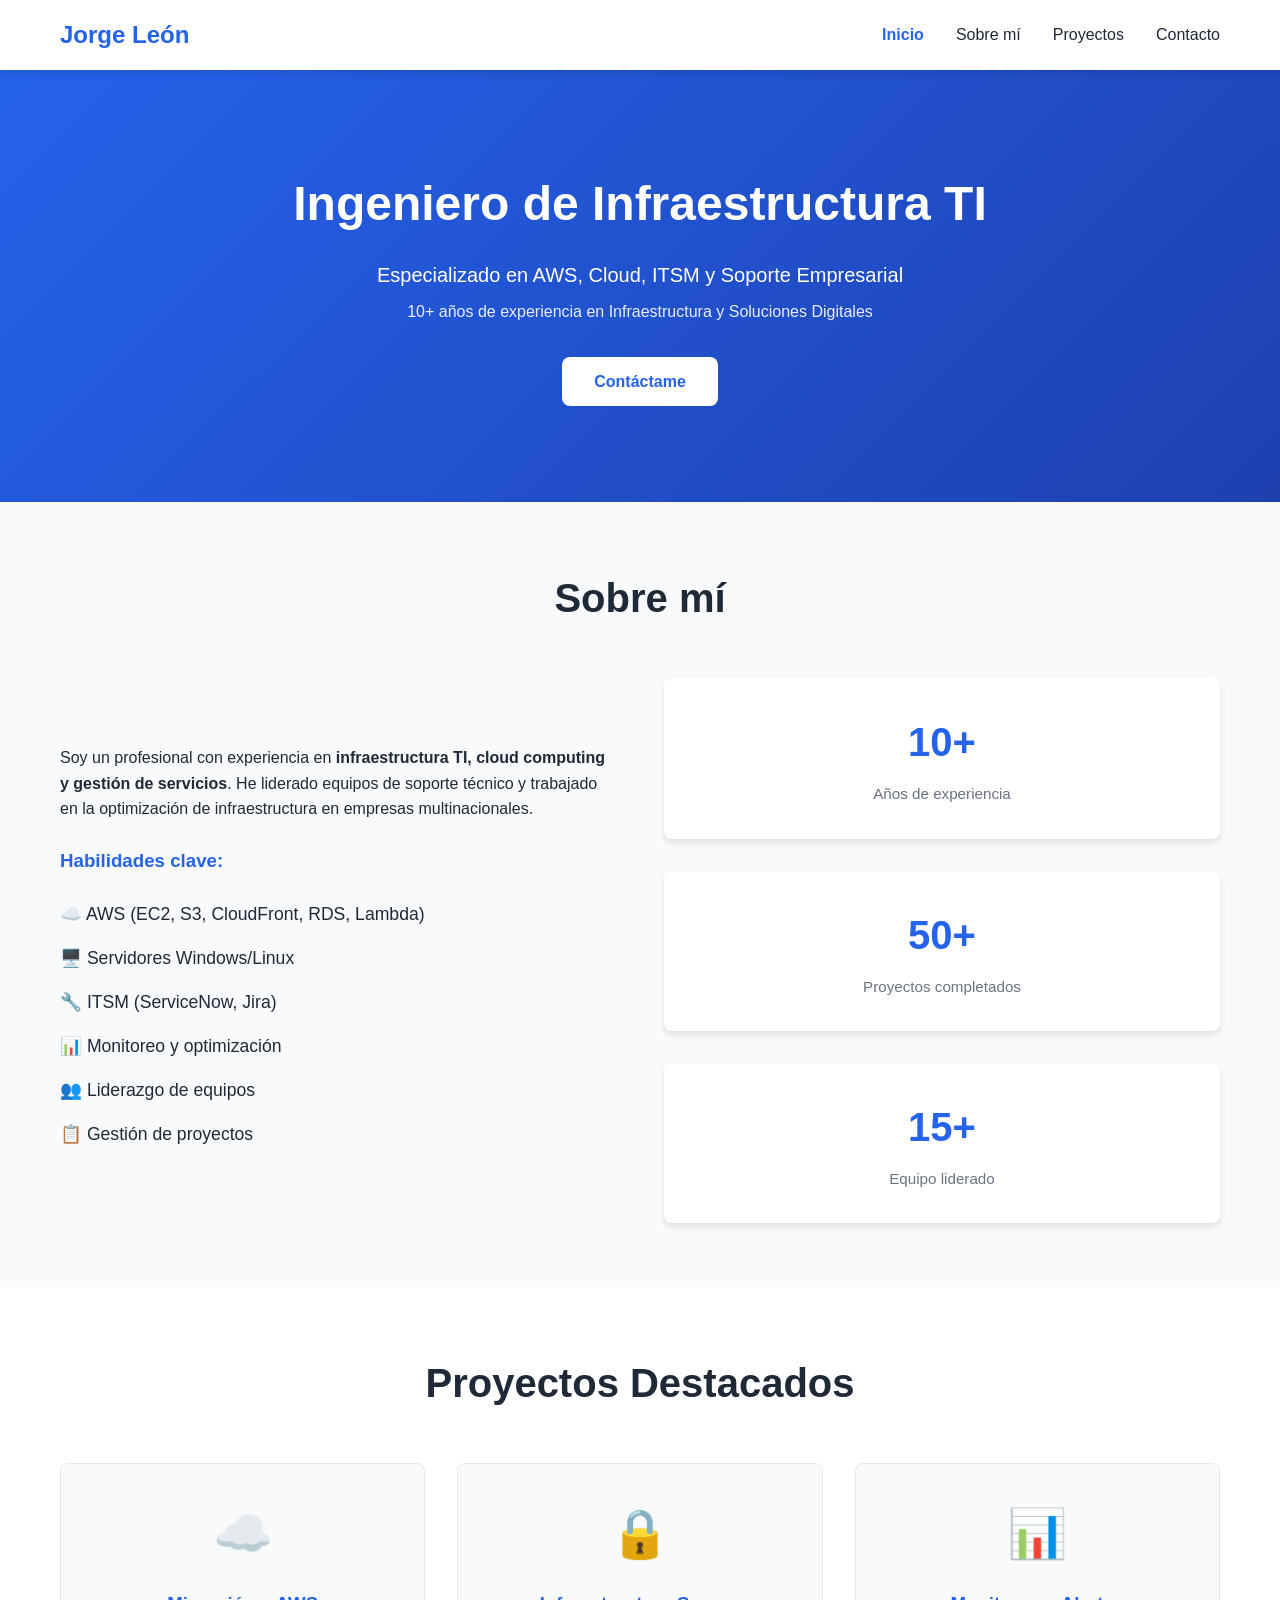
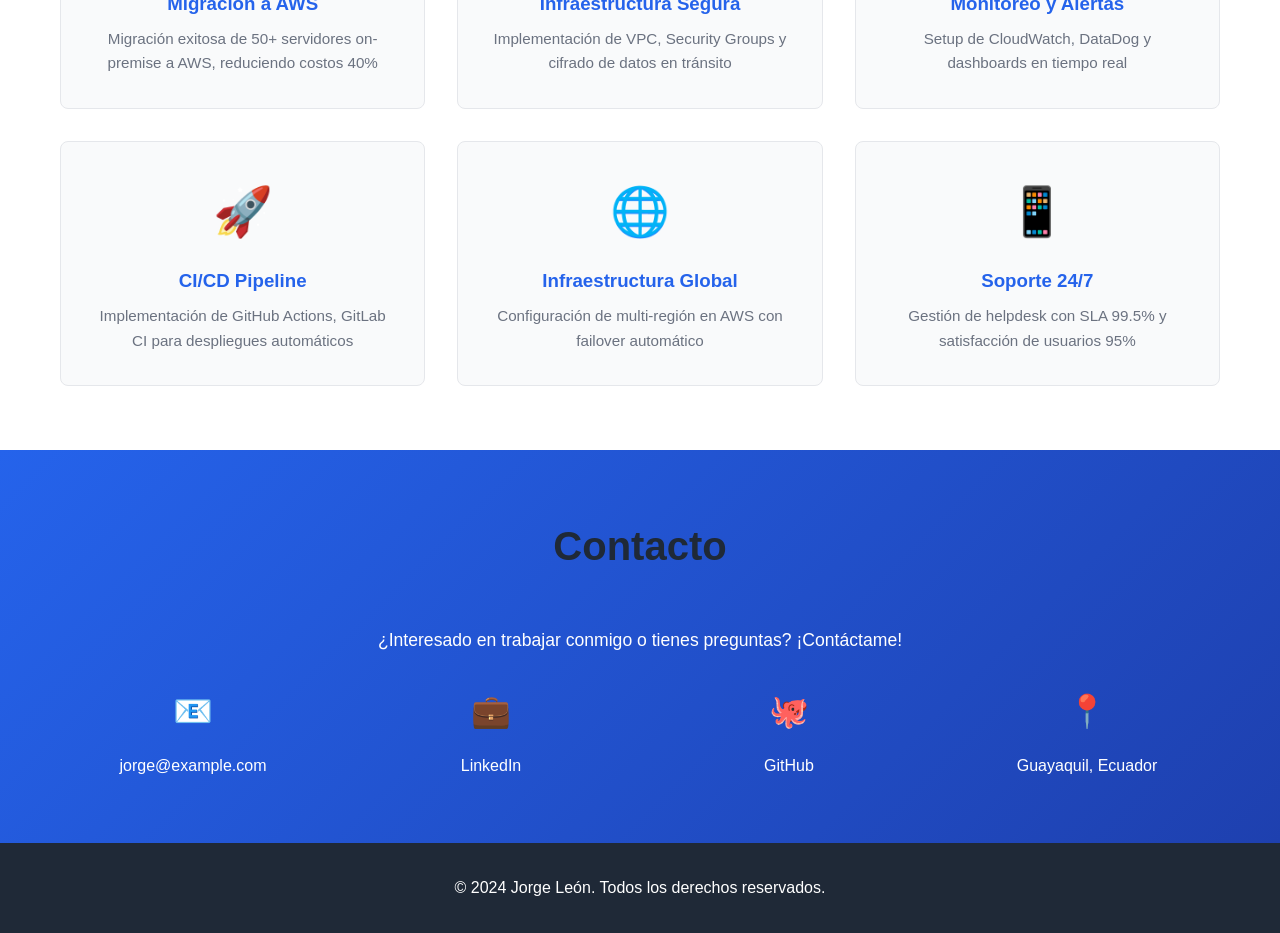
==== index.html @ 03a808d4 "Initial commit: Portfolio site" ====
<!DOCTYPE html>
<html lang="es">
<head>
    <meta charset="UTF-8">
    <meta name="viewport" content="width=device-width, initial-scale=1.0">
    <title>Jorge León - Ingeniero de Infraestructura TI</title>
    <link rel="stylesheet" href="styles.css">
</head>
<body>
    <!-- Navegación -->
    <nav class="navbar">
        <div class="container">
            <div class="logo">Jorge León</div>
            <ul class="nav-links">
                <li><a href="#inicio">Inicio</a></li>
                <li><a href="#sobre-mi">Sobre mí</a></li>
                <li><a href="#proyectos">Proyectos</a></li>
                <li><a href="#contacto">Contacto</a></li>
            </ul>
        </div>
    </nav>

    <!-- Hero Section -->
    <section id="inicio" class="hero">
        <div class="container">
            <div class="hero-content">
                <h1>Ingeniero de Infraestructura TI</h1>
                <p>Especializado en AWS, Cloud, ITSM y Soporte Empresarial</p>
                <p class="experience">10+ años de experiencia en Infraestructura y Soluciones Digitales</p>
                <a href="#contacto" class="btn btn-primary">Contáctame</a>
            </div>
        </div>
    </section>

    <!-- Sobre mí -->
    <section id="sobre-mi" class="about">
        <div class="container">
            <h2>Sobre mí</h2>
            <div class="about-content">
                <div class="about-text">
                    <p>Soy un profesional con experiencia en <strong>infraestructura TI, cloud computing y gestión de servicios</strong>. He liderado equipos de soporte técnico y trabajado en la optimización de infraestructura en empresas multinacionales.</p>
                    
                    <h3>Habilidades clave:</h3>
                    <ul class="skills-list">
                        <li>☁️ AWS (EC2, S3, CloudFront, RDS, Lambda)</li>
                        <li>🖥️ Servidores Windows/Linux</li>
                        <li>🔧 ITSM (ServiceNow, Jira)</li>
                        <li>📊 Monitoreo y optimización</li>
                        <li>👥 Liderazgo de equipos</li>
                        <li>📋 Gestión de proyectos</li>
                    </ul>
                </div>
                <div class="about-stats">
                    <div class="stat">
                        <span class="number">10+</span>
                        <span class="label">Años de experiencia</span>
                    </div>
                    <div class="stat">
                        <span class="number">50+</span>
                        <span class="label">Proyectos completados</span>
                    </div>
                    <div class="stat">
                        <span class="number">15+</span>
                        <span class="label">Equipo liderado</span>
                    </div>
                </div>
            </div>
        </div>
    </section>

    <!-- Proyectos -->
    <section id="proyectos" class="projects">
        <div class="container">
            <h2>Proyectos Destacados</h2>
            <div class="projects-grid">
                <div class="project-card">
                    <div class="project-icon">☁️</div>
                    <h3>Migración a AWS</h3>
                    <p>Migración exitosa de 50+ servidores on-premise a AWS, reduciendo costos 40%</p>
                </div>
                <div class="project-card">
                    <div class="project-icon">🔒</div>
                    <h3>Infraestructura Segura</h3>
                    <p>Implementación de VPC, Security Groups y cifrado de datos en tránsito</p>
                </div>
                <div class="project-card">
                    <div class="project-icon">📊</div>
                    <h3>Monitoreo y Alertas</h3>
                    <p>Setup de CloudWatch, DataDog y dashboards en tiempo real</p>
                </div>
                <div class="project-card">
                    <div class="project-icon">🚀</div>
                    <h3>CI/CD Pipeline</h3>
                    <p>Implementación de GitHub Actions, GitLab CI para despliegues automáticos</p>
                </div>
                <div class="project-card">
                    <div class="project-icon">🌐</div>
                    <h3>Infraestructura Global</h3>
                    <p>Configuración de multi-región en AWS con failover automático</p>
                </div>
                <div class="project-card">
                    <div class="project-icon">📱</div>
                    <h3>Soporte 24/7</h3>
                    <p>Gestión de helpdesk con SLA 99.5% y satisfacción de usuarios 95%</p>
                </div>
            </div>
        </div>
    </section>

    <!-- Contacto -->
    <section id="contacto" class="contact">
        <div class="container">
            <h2>Contacto</h2>
            <div class="contact-content">
                <p>¿Interesado en trabajar conmigo o tienes preguntas? ¡Contáctame!</p>
                <div class="contact-info">
                    <div class="contact-item">
                        <span class="icon">📧</span>
                        <a href="mailto:jorge@example.com">jorge@example.com</a>
                    </div>
                    <div class="contact-item">
                        <span class="icon">💼</span>
                        <a href="https://linkedin.com/in/jorgeleon" target="_blank">LinkedIn</a>
                    </div>
                    <div class="contact-item">
                        <span class="icon">🐙</span>
                        <a href="https://github.com/jorgeleon" target="_blank">GitHub</a>
                    </div>
                    <div class="contact-item">
                        <span class="icon">📍</span>
                        <span>Guayaquil, Ecuador</span>
                    </div>
                </div>
            </div>
        </div>
    </section>

    <!-- Footer -->
    <footer class="footer">
        <div class="container">
            <p>&copy; 2024 Jorge León. Todos los derechos reservados.</p>
        </div>
    </footer>

    <script src="script.js"></script>
</body>
</html>
---- styles.css ----
/* Variables */
:root {
    --primary-color: #2563eb;
    --secondary-color: #1e40af;
    --text-color: #1f2937;
    --light-bg: #f9fafb;
    --border-color: #e5e7eb;
    --white: #ffffff;
    --shadow: 0 4px 6px rgba(0, 0, 0, 0.1);
}

/* Reset */
* {
    margin: 0;
    padding: 0;
    box-sizing: border-box;
}

body {
    font-family: 'Segoe UI', Tahoma, Geneva, Verdana, sans-serif;
    line-height: 1.6;
    color: var(--text-color);
}

/* Container */
.container {
    max-width: 1200px;
    margin: 0 auto;
    padding: 0 20px;
}

/* Navbar */
.navbar {
    background: var(--white);
    box-shadow: var(--shadow);
    position: sticky;
    top: 0;
    z-index: 100;
}

.navbar .container {
    display: flex;
    justify-content: space-between;
    align-items: center;
    padding: 1rem 20px;
}

.logo {
    font-size: 1.5rem;
    font-weight: bold;
    color: var(--primary-color);
}

.nav-links {
    display: flex;
    list-style: none;
    gap: 2rem;
}

.nav-links a {
    text-decoration: none;
    color: var(--text-color);
    font-weight: 500;
    transition: color 0.3s;
}

.nav-links a:hover {
    color: var(--primary-color);
}

/* Hero Section */
.hero {
    background: linear-gradient(135deg, var(--primary-color), var(--secondary-color));
    color: var(--white);
    padding: 6rem 20px;
    text-align: center;
}

.hero-content h1 {
    font-size: 3rem;
    margin-bottom: 1rem;
}

.hero-content p {
    font-size: 1.25rem;
    margin-bottom: 0.5rem;
}

.experience {
    font-size: 1rem !important;
    opacity: 0.9;
    margin-bottom: 2rem !important;
}

/* Botones */
.btn {
    display: inline-block;
    padding: 0.75rem 2rem;
    text-decoration: none;
    border-radius: 0.5rem;
    font-weight: 600;
    transition: all 0.3s;
    border: none;
    cursor: pointer;
}

.btn-primary {
    background: var(--white);
    color: var(--primary-color);
}

.btn-primary:hover {
    transform: translateY(-2px);
    box-shadow: 0 8px 12px rgba(0, 0, 0, 0.2);
}

/* Secciones */
section {
    padding: 4rem 20px;
}

section h2 {
    font-size: 2.5rem;
    margin-bottom: 3rem;
    text-align: center;
    color: var(--text-color);
}

/* About */
.about {
    background: var(--light-bg);
}

.about-content {
    display: grid;
    grid-template-columns: 1fr 1fr;
    gap: 3rem;
    align-items: center;
}

.about-text h3 {
    margin-top: 1.5rem;
    margin-bottom: 1rem;
    color: var(--primary-color);
}

.skills-list {
    list-style: none;
}

.skills-list li {
    padding: 0.5rem 0;
    font-size: 1.1rem;
}

.about-stats {
    display: flex;
    flex-direction: column;
    gap: 2rem;
}

.stat {
    background: var(--white);
    padding: 2rem;
    border-radius: 0.5rem;
    text-align: center;
    box-shadow: var(--shadow);
}

.stat .number {
    display: block;
    font-size: 2.5rem;
    font-weight: bold;
    color: var(--primary-color);
    margin-bottom: 0.5rem;
}

.stat .label {
    display: block;
    font-size: 0.95rem;
    color: #6b7280;
}

/* Proyectos */
.projects {
    background: var(--white);
}

.projects-grid {
    display: grid;
    grid-template-columns: repeat(auto-fit, minmax(300px, 1fr));
    gap: 2rem;
}

.project-card {
    background: var(--light-bg);
    padding: 2rem;
    border-radius: 0.5rem;
    text-align: center;
    transition: all 0.3s;
    border: 1px solid var(--border-color);
}

.project-card:hover {
    transform: translateY(-5px);
    box-shadow: var(--shadow);
    background: var(--white);
}

.project-icon {
    font-size: 3rem;
    margin-bottom: 1rem;
}

.project-card h3 {
    color: var(--primary-color);
    margin-bottom: 0.5rem;
}

.project-card p {
    color: #6b7280;
    font-size: 0.95rem;
}

/* Contacto */
.contact {
    background: linear-gradient(135deg, var(--primary-color), var(--secondary-color));
    color: var(--white);
    text-align: center;
}

.contact-content p {
    font-size: 1.1rem;
    margin-bottom: 2rem;
}

.contact-info {
    display: grid;
    grid-template-columns: repeat(auto-fit, minmax(200px, 1fr));
    gap: 2rem;
    margin-top: 2rem;
}

.contact-item {
    display: flex;
    flex-direction: column;
    align-items: center;
    gap: 0.5rem;
}

.contact-item .icon {
    font-size: 2rem;
    margin-bottom: 0.5rem;
}

.contact-item a {
    color: var(--white);
    text-decoration: none;
    font-weight: 500;
    transition: opacity 0.3s;
}

.contact-item a:hover {
    opacity: 0.8;
}

/* Footer */
.footer {
    background: var(--text-color);
    color: var(--white);
    text-align: center;
    padding: 2rem;
}

/* Responsive */
@media (max-width: 768px) {
    .nav-links {
        gap: 1rem;
        font-size: 0.9rem;
    }

    .hero-content h1 {
        font-size: 2rem;
    }

    .about-content {
        grid-template-columns: 1fr;
    }

    section h2 {
        font-size: 2rem;
    }

    .projects-grid {
        grid-template-columns: 1fr;
    }

    .contact-info {
        grid-template-columns: 1fr;
    }
}

@media (max-width: 480px) {
    .navbar .container {
        flex-direction: column;
        gap: 1rem;
    }

    .nav-links {
        flex-wrap: wrap;
        justify-content: center;
        gap: 0.5rem;
    }

    .hero-content h1 {
        font-size: 1.5rem;
    }

    .hero-content p {
        font-size: 1rem;
    }
}
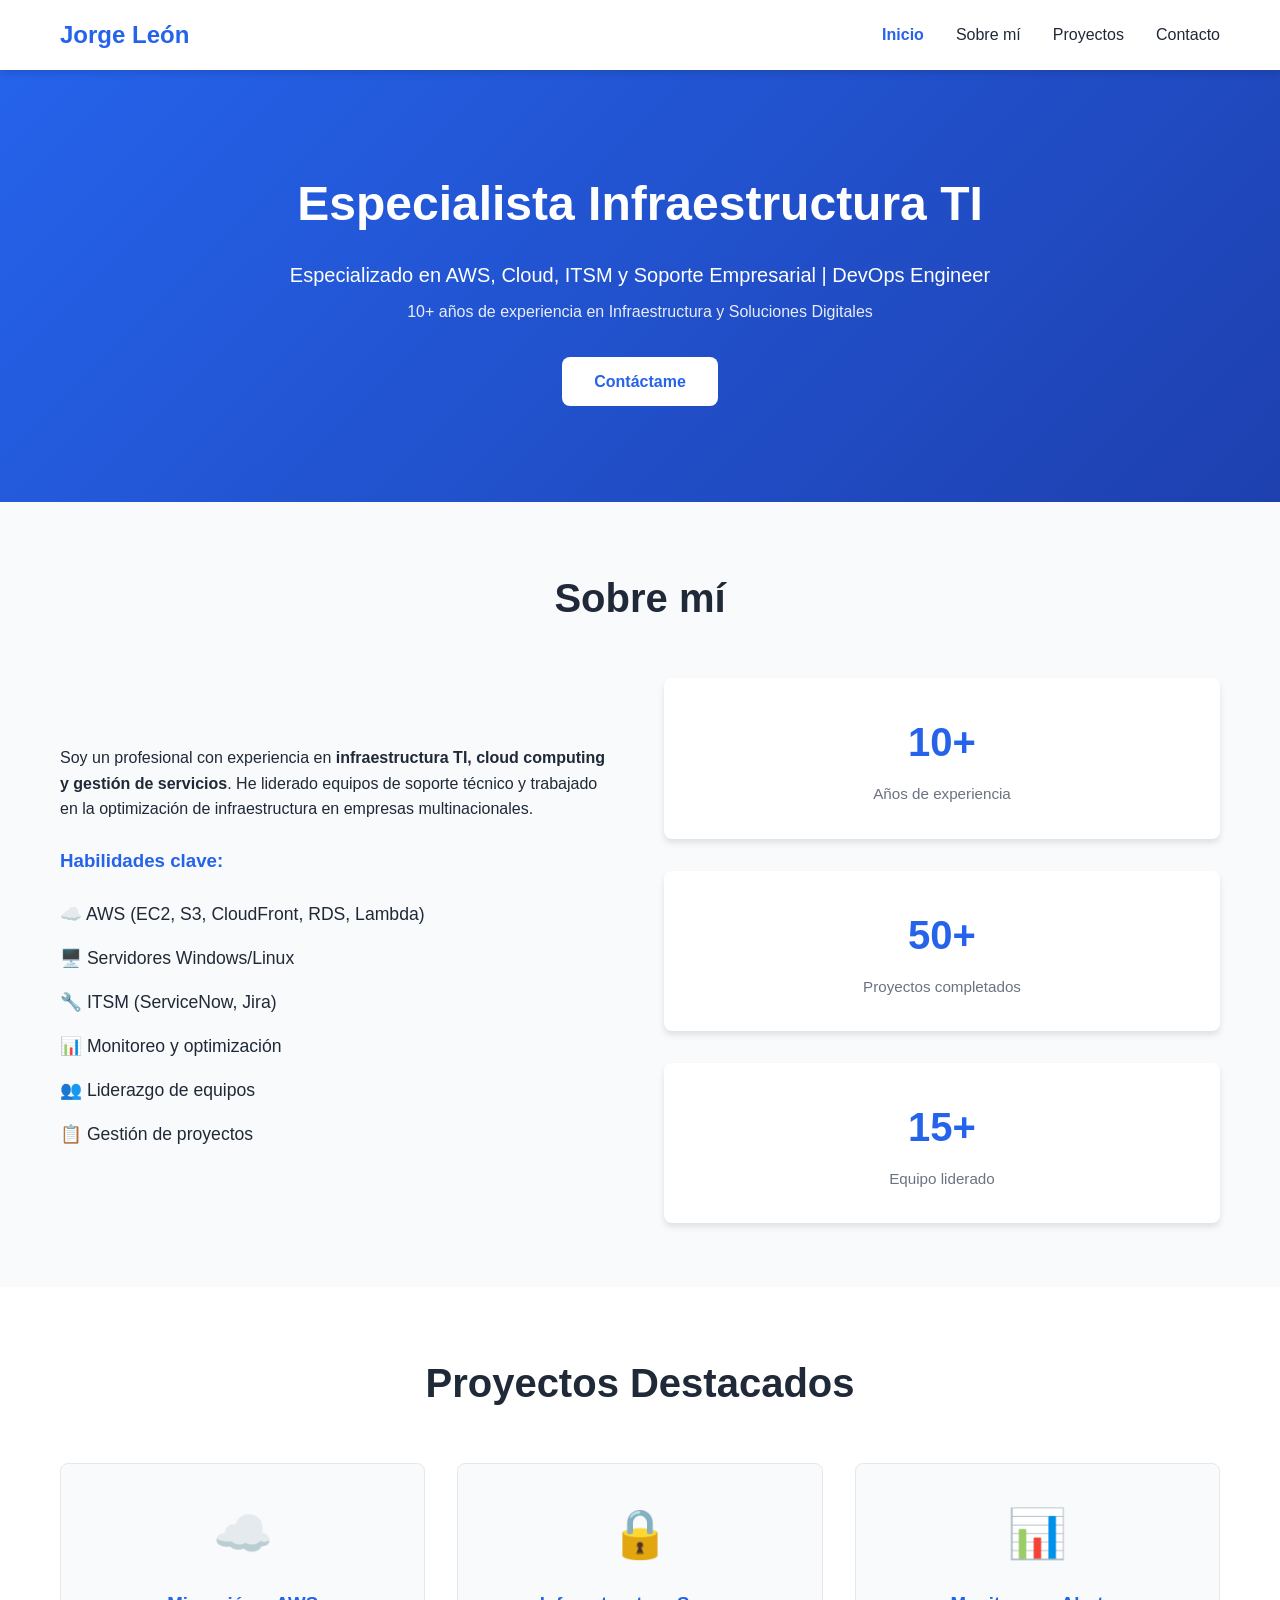
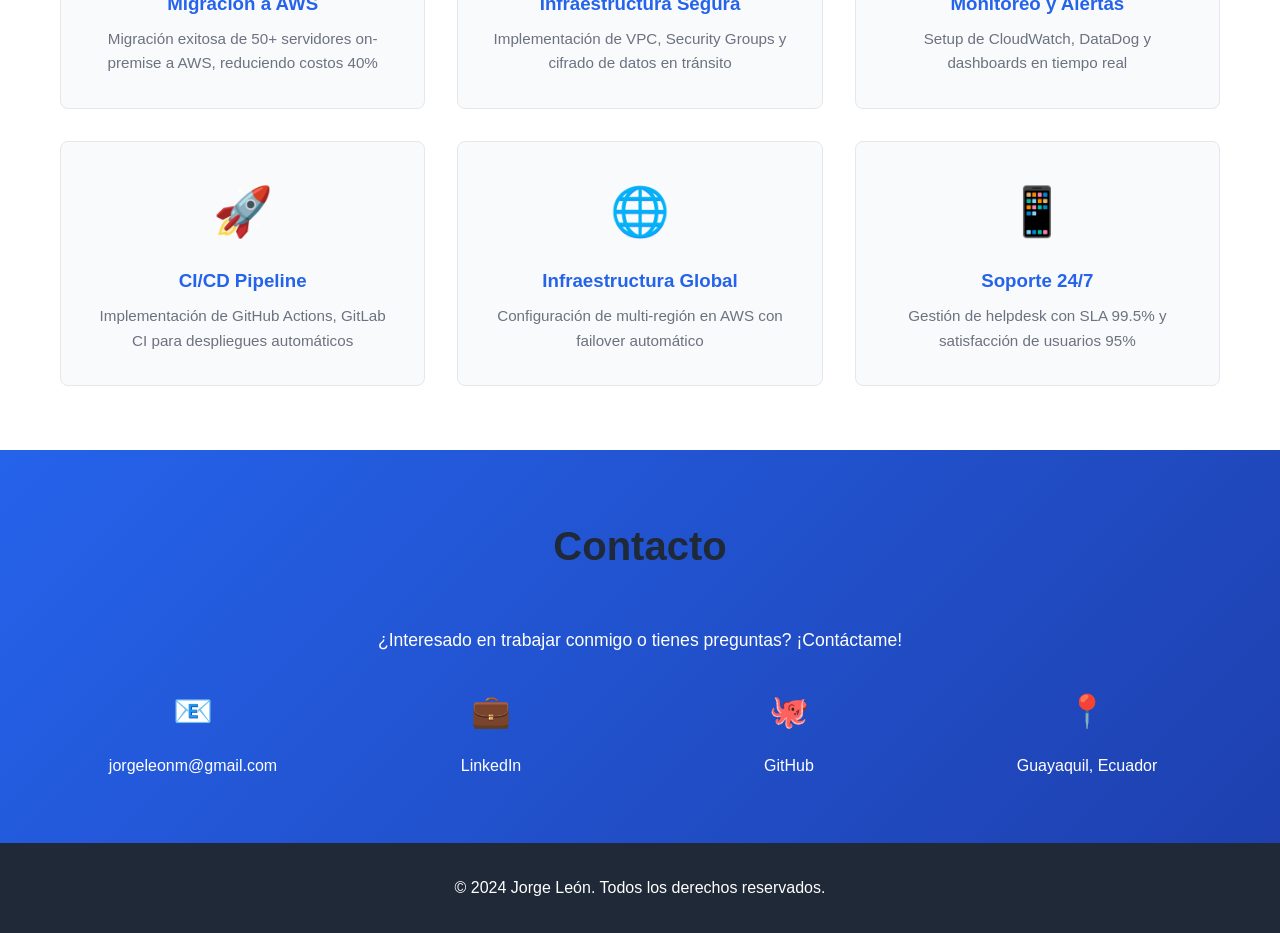
==== commit 30963123: "Update hero section" ====
--- a/index.html
+++ b/index.html
@@ -3,7 +3,7 @@
 <head>
     <meta charset="UTF-8">
     <meta name="viewport" content="width=device-width, initial-scale=1.0">
-    <title>Jorge León - Ingeniero de Infraestructura TI</title>
+    <title>Jorge León - Especialista Infraestructura TI</title>
     <link rel="stylesheet" href="styles.css">
 </head>
 <body>
@@ -24,8 +24,8 @@
     <section id="inicio" class="hero">
         <div class="container">
             <div class="hero-content">
-                <h1>Ingeniero de Infraestructura TI</h1>
-                <p>Especializado en AWS, Cloud, ITSM y Soporte Empresarial</p>
+                <h1>Especialista Infraestructura TI</h1>
+                <p>Especializado en AWS, Cloud, ITSM y Soporte Empresarial | DevOps Engineer</p>
                 <p class="experience">10+ años de experiencia en Infraestructura y Soluciones Digitales</p>
                 <a href="#contacto" class="btn btn-primary">Contáctame</a>
             </div>
@@ -116,15 +116,15 @@
                 <div class="contact-info">
                     <div class="contact-item">
                         <span class="icon">📧</span>
-                        <a href="mailto:jorge@example.com">jorge@example.com</a>
+                        <a href="mailto:jorgeleonm@gmail.com">jorgeleonm@gmail.com</a>
                     </div>
                     <div class="contact-item">
                         <span class="icon">💼</span>
-                        <a href="https://linkedin.com/in/jorgeleon" target="_blank">LinkedIn</a>
+                        <a href="https://linkedin.com/in/jorgeleonm" target="_blank">LinkedIn</a>
                     </div>
                     <div class="contact-item">
                         <span class="icon">🐙</span>
-                        <a href="https://github.com/jorgeleon" target="_blank">GitHub</a>
+                        <a href="https://github.com/jorgeleonm" target="_blank">GitHub</a>
                     </div>
                     <div class="contact-item">
                         <span class="icon">📍</span>
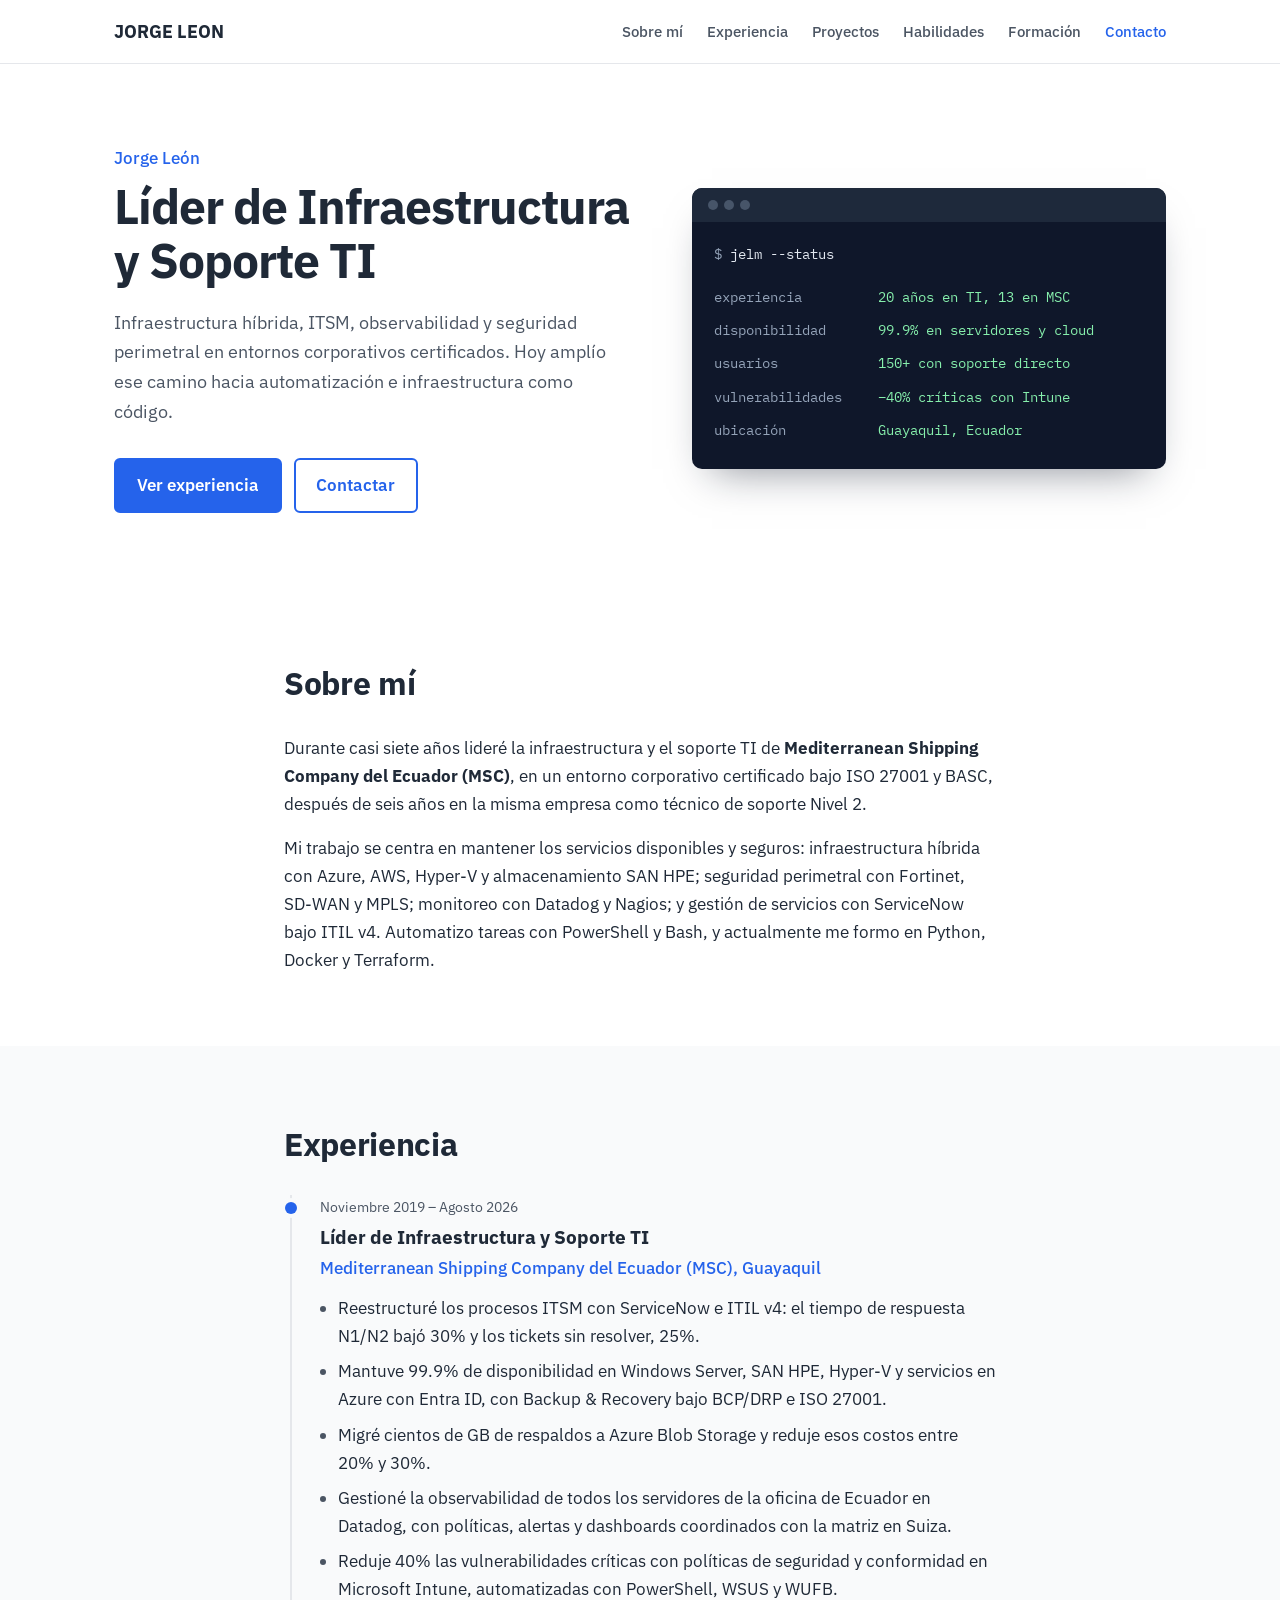
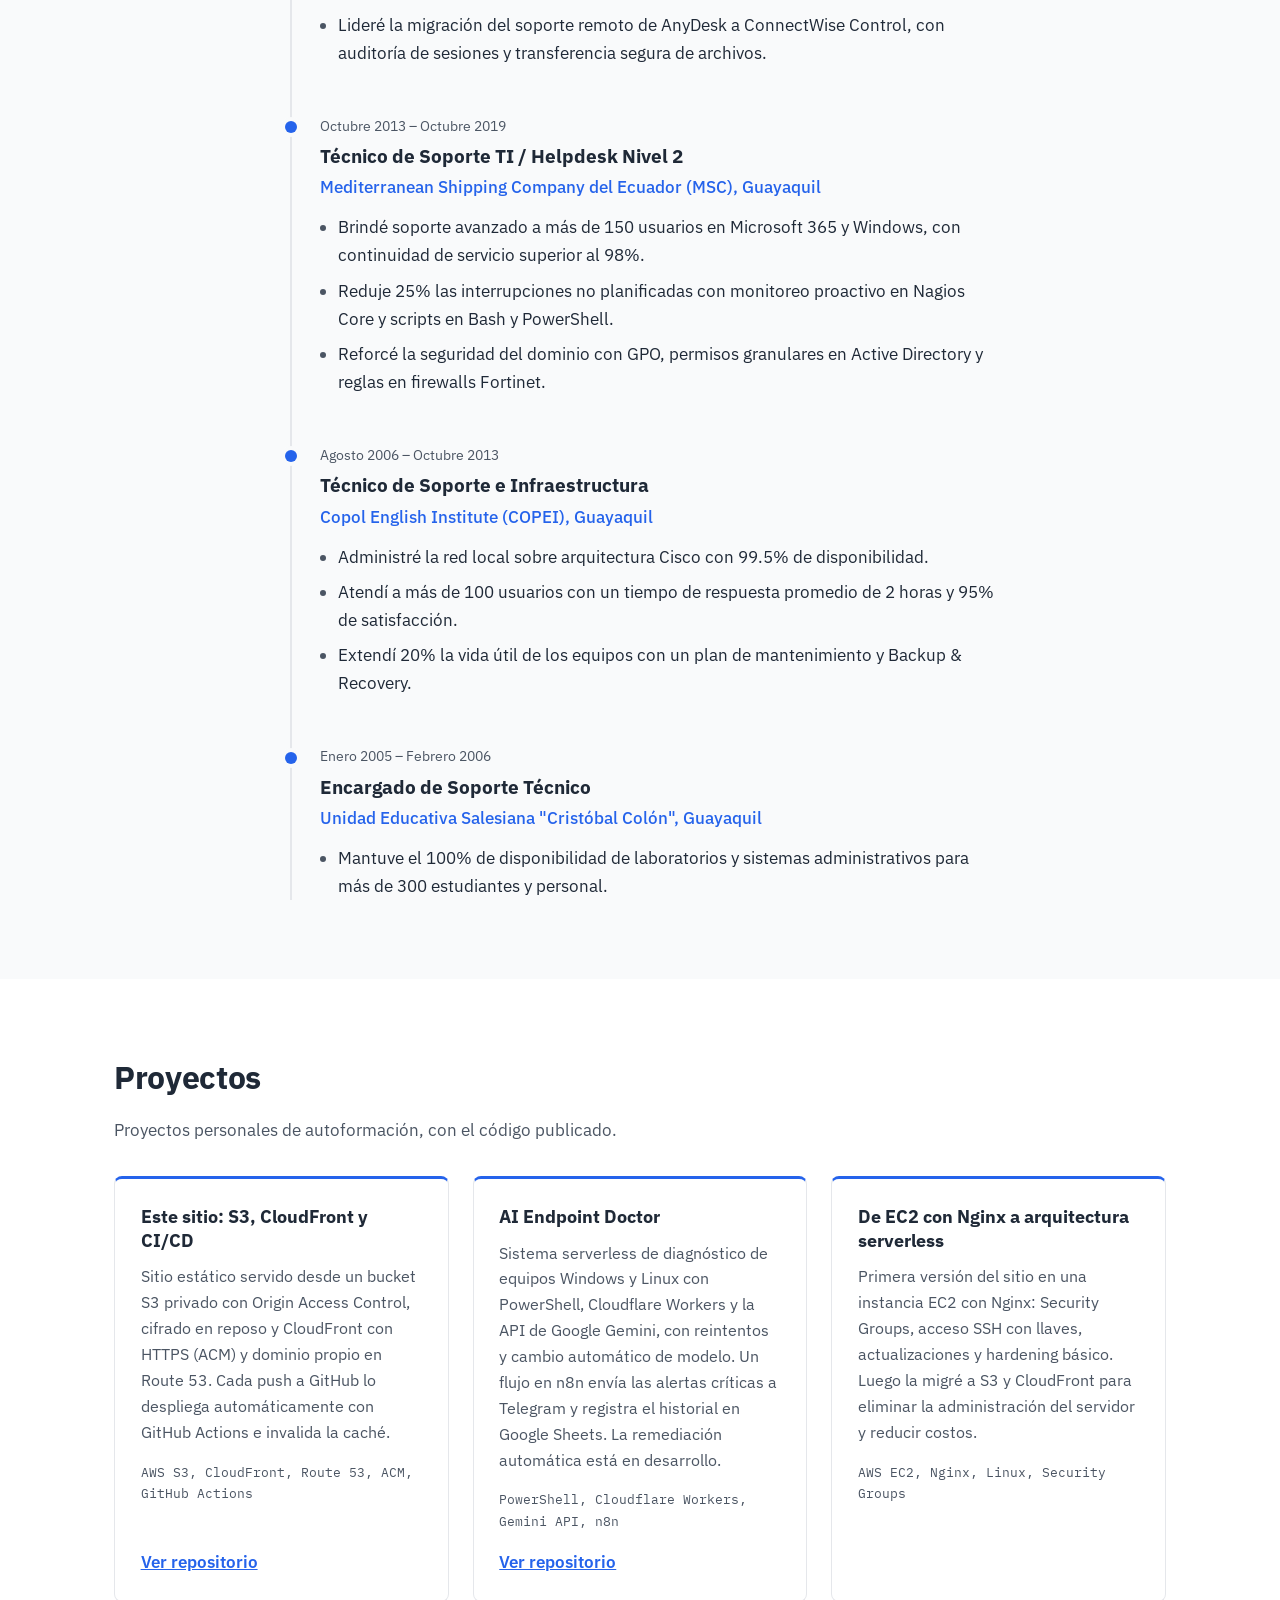
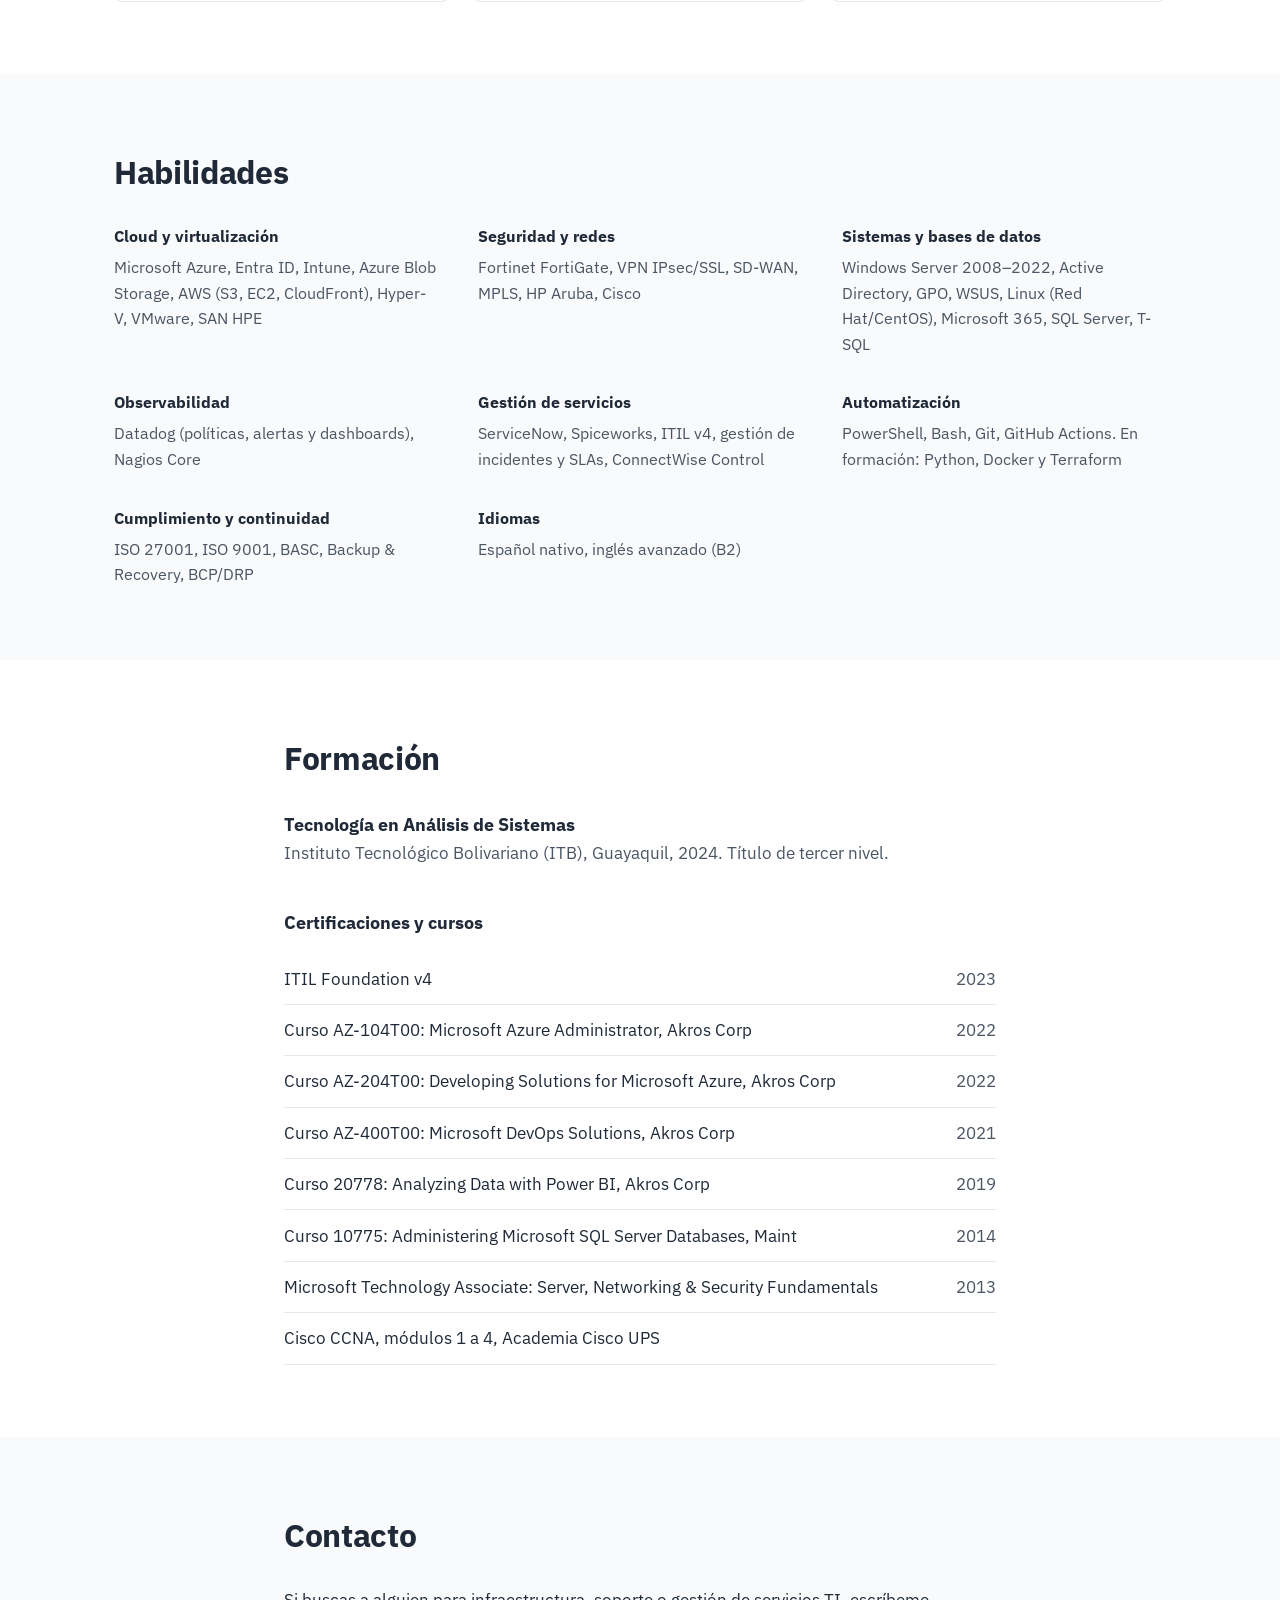
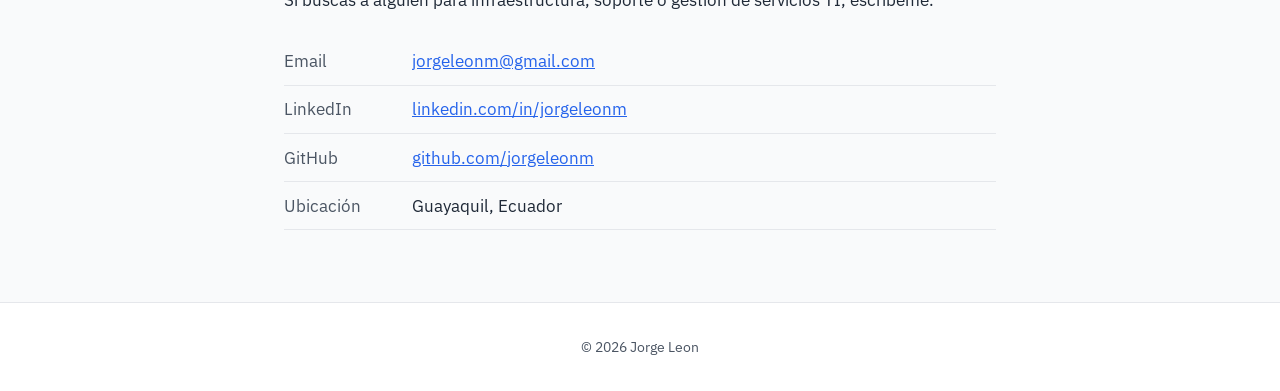
==== commit 214bac5b: "feat: contenido del sitio basado en el CV" ====
--- a/index.html
+++ b/index.html
@@ -3,143 +3,233 @@
 <head>
     <meta charset="UTF-8">
     <meta name="viewport" content="width=device-width, initial-scale=1.0">
-    <title>Jorge León - Especialista Infraestructura TI</title>
+    <title>JORGE LEON | Infraestructura y Soporte TI</title>
+    <meta name="description" content="Jorge Leon: 20 años en TI, líder de Infraestructura y Soporte TI en MSC Ecuador. Infraestructura híbrida, ITSM, observabilidad y seguridad perimetral. Guayaquil, Ecuador.">
+    <meta property="og:title" content="JORGE LEON | Infraestructura y Soporte TI">
+    <meta property="og:description" content="20 años en TI. Infraestructura híbrida (Azure, AWS), ITSM con ServiceNow, observabilidad con Datadog y seguridad perimetral Fortinet.">
+    <meta property="og:url" content="https://jelm.site">
+    <meta property="og:type" content="website">
+    <meta property="og:locale" content="es_EC">
+    <link rel="icon" href="data:image/svg+xml,<svg xmlns='http://www.w3.org/2000/svg' viewBox='0 0 100 100'><text y='.9em' font-size='90'>🖥️</text></svg>">
+    <link rel="preconnect" href="https://fonts.googleapis.com">
+    <link rel="preconnect" href="https://fonts.gstatic.com" crossorigin>
+    <link href="https://fonts.googleapis.com/css2?family=IBM+Plex+Mono:wght@400;500&family=IBM+Plex+Sans:wght@400;500;600;700&display=swap" rel="stylesheet">
     <link rel="stylesheet" href="styles.css">
 </head>
 <body>
-    <!-- Navegación -->
-    <nav class="navbar">
-        <div class="container">
-            <div class="logo">Jorge León</div>
-            <ul class="nav-links">
-                <li><a href="#inicio">Inicio</a></li>
-                <li><a href="#sobre-mi">Sobre mí</a></li>
-                <li><a href="#proyectos">Proyectos</a></li>
-                <li><a href="#contacto">Contacto</a></li>
-            </ul>
+    <header class="navbar">
+        <div class="nav-inner">
+            <a href="#inicio" class="logo">JORGE LEON</a>
+            <button class="nav-toggle" aria-expanded="false" aria-controls="nav-menu" aria-label="Abrir menú">
+                <span></span><span></span><span></span>
+            </button>
+            <nav id="nav-menu" class="nav-menu" aria-label="Secciones">
+                <a href="#sobre-mi">Sobre mí</a>
+                <a href="#experiencia">Experiencia</a>
+                <a href="#proyectos">Proyectos</a>
+                <a href="#habilidades">Habilidades</a>
+                <a href="#formacion">Formación</a>
+                <a href="#contacto">Contacto</a>
+            </nav>
         </div>
-    </nav>
-
-    <!-- Hero Section -->
-    <section id="inicio" class="hero">
-        <div class="container">
-            <div class="hero-content">
-                <h1>Especialista Infraestructura TI</h1>
-                <p>Especializado en AWS, Cloud, ITSM y Soporte Empresarial | DevOps Engineer</p>
-                <p class="experience">10+ años de experiencia en Infraestructura y Soluciones Digitales</p>
-                <a href="#contacto" class="btn btn-primary">Contáctame</a>
-            </div>
-        </div>
-    </section>
-
-    <!-- Sobre mí -->
-    <section id="sobre-mi" class="about">
-        <div class="container">
-            <h2>Sobre mí</h2>
-            <div class="about-content">
-                <div class="about-text">
-                    <p>Soy un profesional con experiencia en <strong>infraestructura TI, cloud computing y gestión de servicios</strong>. He liderado equipos de soporte técnico y trabajado en la optimización de infraestructura en empresas multinacionales.</p>
-                    
-                    <h3>Habilidades clave:</h3>
-                    <ul class="skills-list">
-                        <li>☁️ AWS (EC2, S3, CloudFront, RDS, Lambda)</li>
-                        <li>🖥️ Servidores Windows/Linux</li>
-                        <li>🔧 ITSM (ServiceNow, Jira)</li>
-                        <li>📊 Monitoreo y optimización</li>
-                        <li>👥 Liderazgo de equipos</li>
-                        <li>📋 Gestión de proyectos</li>
-                    </ul>
-                </div>
-                <div class="about-stats">
-                    <div class="stat">
-                        <span class="number">10+</span>
-                        <span class="label">Años de experiencia</span>
-                    </div>
-                    <div class="stat">
-                        <span class="number">50+</span>
-                        <span class="label">Proyectos completados</span>
-                    </div>
-                    <div class="stat">
-                        <span class="number">15+</span>
-                        <span class="label">Equipo liderado</span>
-                    </div>
-                </div>
-            </div>
-        </div>
-    </section>
-
-    <!-- Proyectos -->
-    <section id="proyectos" class="projects">
-        <div class="container">
-            <h2>Proyectos Destacados</h2>
-            <div class="projects-grid">
-                <div class="project-card">
-                    <div class="project-icon">☁️</div>
-                    <h3>Migración a AWS</h3>
-                    <p>Migración exitosa de 50+ servidores on-premise a AWS, reduciendo costos 40%</p>
-                </div>
-                <div class="project-card">
-                    <div class="project-icon">🔒</div>
-                    <h3>Infraestructura Segura</h3>
-                    <p>Implementación de VPC, Security Groups y cifrado de datos en tránsito</p>
-                </div>
-                <div class="project-card">
-                    <div class="project-icon">📊</div>
-                    <h3>Monitoreo y Alertas</h3>
-                    <p>Setup de CloudWatch, DataDog y dashboards en tiempo real</p>
-                </div>
-                <div class="project-card">
-                    <div class="project-icon">🚀</div>
-                    <h3>CI/CD Pipeline</h3>
-                    <p>Implementación de GitHub Actions, GitLab CI para despliegues automáticos</p>
-                </div>
-                <div class="project-card">
-                    <div class="project-icon">🌐</div>
-                    <h3>Infraestructura Global</h3>
-                    <p>Configuración de multi-región en AWS con failover automático</p>
-                </div>
-                <div class="project-card">
-                    <div class="project-icon">📱</div>
-                    <h3>Soporte 24/7</h3>
-                    <p>Gestión de helpdesk con SLA 99.5% y satisfacción de usuarios 95%</p>
-                </div>
-            </div>
-        </div>
-    </section>
-
-    <!-- Contacto -->
-    <section id="contacto" class="contact">
-        <div class="container">
-            <h2>Contacto</h2>
-            <div class="contact-content">
-                <p>¿Interesado en trabajar conmigo o tienes preguntas? ¡Contáctame!</p>
-                <div class="contact-info">
-                    <div class="contact-item">
-                        <span class="icon">📧</span>
-                        <a href="mailto:jorgeleonm@gmail.com">jorgeleonm@gmail.com</a>
-                    </div>
-                    <div class="contact-item">
-                        <span class="icon">💼</span>
-                        <a href="https://linkedin.com/in/jorgeleonm" target="_blank">LinkedIn</a>
-                    </div>
-                    <div class="contact-item">
-                        <span class="icon">🐙</span>
-                        <a href="https://github.com/jorgeleonm" target="_blank">GitHub</a>
-                    </div>
-                    <div class="contact-item">
-                        <span class="icon">📍</span>
-                        <span>Guayaquil, Ecuador</span>
-                    </div>
-                </div>
-            </div>
-        </div>
-    </section>
-
-    <!-- Footer -->
+    </header>
+
+    <main>
+        <!-- INICIO -->
+        <section id="inicio" class="hero">
+            <div class="container hero-grid">
+                <div class="hero-text">
+                    <p class="hero-name">Jorge León</p>
+                    <h1>Líder de Infraestructura y Soporte TI</h1>
+                    <p class="hero-sub">Infraestructura híbrida, ITSM, observabilidad y seguridad perimetral en entornos corporativos certificados. Hoy amplío ese camino hacia automatización e infraestructura como código.</p>
+                    <div class="hero-actions">
+                        <a href="#experiencia" class="btn btn-primary">Ver experiencia</a>
+                        <a href="#contacto" class="btn btn-outline">Contactar</a>
+                    </div>
+                </div>
+
+                <div class="status" aria-label="Resumen profesional">
+                    <div class="status-bar" aria-hidden="true"><span></span><span></span><span></span></div>
+                    <div class="status-body">
+                        <p class="status-cmd" aria-hidden="true"><span class="prompt">$</span> jelm --status</p>
+                        <dl>
+                            <div><dt>experiencia</dt><dd>20 años en TI, 13 en MSC</dd></div>
+                            <div><dt>disponibilidad</dt><dd>99.9% en servidores y cloud</dd></div>
+                            <div><dt>usuarios</dt><dd>150+ con soporte directo</dd></div>
+                            <div><dt>vulnerabilidades</dt><dd>−40% críticas con Intune</dd></div>
+                            <div><dt>ubicación</dt><dd>Guayaquil, Ecuador</dd></div>
+                        </dl>
+                    </div>
+                </div>
+            </div>
+        </section>
+
+        <!-- SOBRE MÍ -->
+        <section id="sobre-mi" class="section">
+            <div class="container narrow">
+                <h2>Sobre mí</h2>
+                <p>Durante casi siete años lideré la infraestructura y el soporte TI de <strong>Mediterranean Shipping Company del Ecuador (MSC)</strong>, en un entorno corporativo certificado bajo ISO 27001 y BASC, después de seis años en la misma empresa como técnico de soporte Nivel 2.</p>
+                <p>Mi trabajo se centra en mantener los servicios disponibles y seguros: infraestructura híbrida con Azure, AWS, Hyper-V y almacenamiento SAN HPE; seguridad perimetral con Fortinet, SD-WAN y MPLS; monitoreo con Datadog y Nagios; y gestión de servicios con ServiceNow bajo ITIL v4. Automatizo tareas con PowerShell y Bash, y actualmente me formo en Python, Docker y Terraform.</p>
+            </div>
+        </section>
+
+        <!-- EXPERIENCIA -->
+        <section id="experiencia" class="section section-alt">
+            <div class="container narrow">
+                <h2>Experiencia</h2>
+                <ol class="timeline">
+                    <li>
+                        <p class="tl-date">Noviembre 2019 – Agosto 2026</p>
+                        <h3>Líder de Infraestructura y Soporte TI</h3>
+                        <p class="tl-org">Mediterranean Shipping Company del Ecuador (MSC), Guayaquil</p>
+                        <ul>
+                            <li>Reestructuré los procesos ITSM con ServiceNow e ITIL v4: el tiempo de respuesta N1/N2 bajó 30% y los tickets sin resolver, 25%.</li>
+                            <li>Mantuve 99.9% de disponibilidad en Windows Server, SAN HPE, Hyper-V y servicios en Azure con Entra ID, con Backup &amp; Recovery bajo BCP/DRP e ISO 27001.</li>
+                            <li>Migré cientos de GB de respaldos a Azure Blob Storage y reduje esos costos entre 20% y 30%.</li>
+                            <li>Gestioné la observabilidad de todos los servidores de la oficina de Ecuador en Datadog, con políticas, alertas y dashboards coordinados con la matriz en Suiza.</li>
+                            <li>Reduje 40% las vulnerabilidades críticas con políticas de seguridad y conformidad en Microsoft Intune, automatizadas con PowerShell, WSUS y WUFB.</li>
+                            <li>Lideré la migración del soporte remoto de AnyDesk a ConnectWise Control, con auditoría de sesiones y transferencia segura de archivos.</li>
+                        </ul>
+                    </li>
+                    <li>
+                        <p class="tl-date">Octubre 2013 – Octubre 2019</p>
+                        <h3>Técnico de Soporte TI / Helpdesk Nivel 2</h3>
+                        <p class="tl-org">Mediterranean Shipping Company del Ecuador (MSC), Guayaquil</p>
+                        <ul>
+                            <li>Brindé soporte avanzado a más de 150 usuarios en Microsoft 365 y Windows, con continuidad de servicio superior al 98%.</li>
+                            <li>Reduje 25% las interrupciones no planificadas con monitoreo proactivo en Nagios Core y scripts en Bash y PowerShell.</li>
+                            <li>Reforcé la seguridad del dominio con GPO, permisos granulares en Active Directory y reglas en firewalls Fortinet.</li>
+                        </ul>
+                    </li>
+                    <li>
+                        <p class="tl-date">Agosto 2006 – Octubre 2013</p>
+                        <h3>Técnico de Soporte e Infraestructura</h3>
+                        <p class="tl-org">Copol English Institute (COPEI), Guayaquil</p>
+                        <ul>
+                            <li>Administré la red local sobre arquitectura Cisco con 99.5% de disponibilidad.</li>
+                            <li>Atendí a más de 100 usuarios con un tiempo de respuesta promedio de 2 horas y 95% de satisfacción.</li>
+                            <li>Extendí 20% la vida útil de los equipos con un plan de mantenimiento y Backup &amp; Recovery.</li>
+                        </ul>
+                    </li>
+                    <li>
+                        <p class="tl-date">Enero 2005 – Febrero 2006</p>
+                        <h3>Encargado de Soporte Técnico</h3>
+                        <p class="tl-org">Unidad Educativa Salesiana "Cristóbal Colón", Guayaquil</p>
+                        <ul>
+                            <li>Mantuve el 100% de disponibilidad de laboratorios y sistemas administrativos para más de 300 estudiantes y personal.</li>
+                        </ul>
+                    </li>
+                </ol>
+            </div>
+        </section>
+
+        <!-- PROYECTOS -->
+        <section id="proyectos" class="section">
+            <div class="container">
+                <h2>Proyectos</h2>
+                <p class="section-intro">Proyectos personales de autoformación, con el código publicado.</p>
+                <div class="projects">
+                    <article class="project">
+                        <h3>Este sitio: S3, CloudFront y CI/CD</h3>
+                        <p>Sitio estático servido desde un bucket S3 privado con Origin Access Control, cifrado en reposo y CloudFront con HTTPS (ACM) y dominio propio en Route 53. Cada push a GitHub lo despliega automáticamente con GitHub Actions e invalida la caché.</p>
+                        <p class="tags">AWS S3, CloudFront, Route 53, ACM, GitHub Actions</p>
+                        <a href="https://github.com/jorgeleonm/portfolio" target="_blank" rel="noopener noreferrer">Ver repositorio</a>
+                    </article>
+                    <article class="project">
+                        <h3>AI Endpoint Doctor</h3>
+                        <p>Sistema serverless de diagnóstico de equipos Windows y Linux con PowerShell, Cloudflare Workers y la API de Google Gemini, con reintentos y cambio automático de modelo. Un flujo en n8n envía las alertas críticas a Telegram y registra el historial en Google Sheets. La remediación automática está en desarrollo.</p>
+                        <p class="tags">PowerShell, Cloudflare Workers, Gemini API, n8n</p>
+                        <a href="https://github.com/jorgeleonm/ai-endpoint-doctor" target="_blank" rel="noopener noreferrer">Ver repositorio</a>
+                    </article>
+                    <article class="project">
+                        <h3>De EC2 con Nginx a arquitectura serverless</h3>
+                        <p>Primera versión del sitio en una instancia EC2 con Nginx: Security Groups, acceso SSH con llaves, actualizaciones y hardening básico. Luego la migré a S3 y CloudFront para eliminar la administración del servidor y reducir costos.</p>
+                        <p class="tags">AWS EC2, Nginx, Linux, Security Groups</p>
+                    </article>
+                </div>
+            </div>
+        </section>
+
+        <!-- HABILIDADES -->
+        <section id="habilidades" class="section section-alt">
+            <div class="container">
+                <h2>Habilidades</h2>
+                <div class="skills">
+                    <div class="skill-group">
+                        <h3>Cloud y virtualización</h3>
+                        <p>Microsoft Azure, Entra ID, Intune, Azure Blob Storage, AWS (S3, EC2, CloudFront), Hyper-V, VMware, SAN HPE</p>
+                    </div>
+                    <div class="skill-group">
+                        <h3>Seguridad y redes</h3>
+                        <p>Fortinet FortiGate, VPN IPsec/SSL, SD-WAN, MPLS, HP Aruba, Cisco</p>
+                    </div>
+                    <div class="skill-group">
+                        <h3>Sistemas y bases de datos</h3>
+                        <p>Windows Server 2008–2022, Active Directory, GPO, WSUS, Linux (Red Hat/CentOS), Microsoft 365, SQL Server, T-SQL</p>
+                    </div>
+                    <div class="skill-group">
+                        <h3>Observabilidad</h3>
+                        <p>Datadog (políticas, alertas y dashboards), Nagios Core</p>
+                    </div>
+                    <div class="skill-group">
+                        <h3>Gestión de servicios</h3>
+                        <p>ServiceNow, Spiceworks, ITIL v4, gestión de incidentes y SLAs, ConnectWise Control</p>
+                    </div>
+                    <div class="skill-group">
+                        <h3>Automatización</h3>
+                        <p>PowerShell, Bash, Git, GitHub Actions. En formación: Python, Docker y Terraform</p>
+                    </div>
+                    <div class="skill-group">
+                        <h3>Cumplimiento y continuidad</h3>
+                        <p>ISO 27001, ISO 9001, BASC, Backup &amp; Recovery, BCP/DRP</p>
+                    </div>
+                    <div class="skill-group">
+                        <h3>Idiomas</h3>
+                        <p>Español nativo, inglés avanzado (B2)</p>
+                    </div>
+                </div>
+            </div>
+        </section>
+
+        <!-- FORMACIÓN -->
+        <section id="formacion" class="section">
+            <div class="container narrow">
+                <h2>Formación</h2>
+                <div class="edu">
+                    <h3>Tecnología en Análisis de Sistemas</h3>
+                    <p>Instituto Tecnológico Bolivariano (ITB), Guayaquil, 2024. Título de tercer nivel.</p>
+                </div>
+                <h3 class="sub-heading">Certificaciones y cursos</h3>
+                <ul class="courses">
+                    <li><span>ITIL Foundation v4</span><span>2023</span></li>
+                    <li><span>Curso AZ-104T00: Microsoft Azure Administrator, Akros Corp</span><span>2022</span></li>
+                    <li><span>Curso AZ-204T00: Developing Solutions for Microsoft Azure, Akros Corp</span><span>2022</span></li>
+                    <li><span>Curso AZ-400T00: Microsoft DevOps Solutions, Akros Corp</span><span>2021</span></li>
+                    <li><span>Curso 20778: Analyzing Data with Power BI, Akros Corp</span><span>2019</span></li>
+                    <li><span>Curso 10775: Administering Microsoft SQL Server Databases, Maint</span><span>2014</span></li>
+                    <li><span>Microsoft Technology Associate: Server, Networking &amp; Security Fundamentals</span><span>2013</span></li>
+                    <li><span>Cisco CCNA, módulos 1 a 4, Academia Cisco UPS</span><span></span></li>
+                </ul>
+            </div>
+        </section>
+
+        <!-- CONTACTO -->
+        <section id="contacto" class="section section-alt">
+            <div class="container narrow">
+                <h2>Contacto</h2>
+                <p>Si buscas a alguien para infraestructura, soporte o gestión de servicios TI, escríbeme.</p>
+                <ul class="contact">
+                    <li><span class="c-label">Email</span><a href="mailto:jorgeleonm@gmail.com">jorgeleonm@gmail.com</a></li>
+                    <li><span class="c-label">LinkedIn</span><a href="https://linkedin.com/in/jorgeleonm" target="_blank" rel="noopener noreferrer">linkedin.com/in/jorgeleonm</a></li>
+                    <li><span class="c-label">GitHub</span><a href="https://github.com/jorgeleonm" target="_blank" rel="noopener noreferrer">github.com/jorgeleonm</a></li>
+                    <li><span class="c-label">Ubicación</span><span>Guayaquil, Ecuador</span></li>
+                </ul>
+            </div>
+        </section>
+    </main>
+
     <footer class="footer">
-        <div class="container">
-            <p>&copy; 2024 Jorge León. Todos los derechos reservados.</p>
-        </div>
+        <p>© <span id="year">2026</span> Jorge Leon</p>
     </footer>
 
     <script src="script.js"></script>
--- a/styles.css
+++ b/styles.css
@@ -1,322 +1,341 @@
-/* Variables */
 :root {
     --primary-color: #2563eb;
     --secondary-color: #1e40af;
     --text-color: #1f2937;
+    --muted-color: #4b5563;
     --light-bg: #f9fafb;
-    --border-color: #e5e7eb;
-    --white: #ffffff;
-    --shadow: 0 4px 6px rgba(0, 0, 0, 0.1);
-}
-
-/* Reset */
-* {
-    margin: 0;
-    padding: 0;
-    box-sizing: border-box;
+    --bg: #ffffff;
+    --border: #e5e7eb;
+    --term-bg: #0f172a;
+    --term-text: #e2e8f0;
+    --term-dim: #94a3b8;
+    --term-ok: #86efac;
+    --font-sans: "IBM Plex Sans", system-ui, -apple-system, "Segoe UI", Roboto, sans-serif;
+    --font-mono: "IBM Plex Mono", ui-monospace, "Cascadia Code", Consolas, monospace;
+    --nav-h: 64px;
+}
+
+@media (prefers-color-scheme: dark) {
+    :root {
+        --primary-color: #60a5fa;
+        --secondary-color: #93c5fd;
+        --text-color: #e5e7eb;
+        --muted-color: #9ca3af;
+        --light-bg: #111827;
+        --bg: #0b1220;
+        --border: #1f2937;
+    }
+}
+
+* { box-sizing: border-box; margin: 0; padding: 0; }
+
+html { scroll-behavior: smooth; scroll-padding-top: var(--nav-h); }
+
+@media (prefers-reduced-motion: reduce) {
+    html { scroll-behavior: auto; }
 }
 
 body {
-    font-family: 'Segoe UI', Tahoma, Geneva, Verdana, sans-serif;
-    line-height: 1.6;
+    font-family: var(--font-sans);
+    font-size: 1.0625rem;
+    line-height: 1.65;
     color: var(--text-color);
-}
-
-/* Container */
-.container {
-    max-width: 1200px;
-    margin: 0 auto;
-    padding: 0 20px;
-}
-
-/* Navbar */
+    background: var(--bg);
+}
+
+a { color: var(--primary-color); }
+a:hover { color: var(--secondary-color); }
+a:focus-visible, button:focus-visible {
+    outline: 3px solid var(--primary-color);
+    outline-offset: 3px;
+    border-radius: 4px;
+}
+
+.container { max-width: 1100px; margin: 0 auto; padding: 0 1.5rem; }
+.container.narrow { max-width: 760px; }
+
+/* ---------- Navegación ---------- */
 .navbar {
-    background: var(--white);
-    box-shadow: var(--shadow);
     position: sticky;
     top: 0;
-    z-index: 100;
-}
-
-.navbar .container {
+    z-index: 10;
+    height: var(--nav-h);
+    background: var(--bg);
+    border-bottom: 1px solid var(--border);
+}
+
+.nav-inner {
+    max-width: 1100px;
+    height: 100%;
+    margin: 0 auto;
+    padding: 0 1.5rem;
+    display: flex;
+    align-items: center;
+    justify-content: space-between;
+}
+
+.logo {
+    font-weight: 700;
+    font-size: 1.1rem;
+    color: var(--text-color);
+    text-decoration: none;
+}
+
+.nav-menu { display: flex; gap: 1.5rem; }
+
+.nav-menu a {
+    color: var(--muted-color);
+    text-decoration: none;
+    font-weight: 500;
+    font-size: 0.95rem;
+}
+
+.nav-menu a:hover, .nav-menu a.active { color: var(--primary-color); }
+
+.nav-toggle {
+    display: none;
+    background: none;
+    border: 0;
+    padding: 0.5rem;
+    cursor: pointer;
+}
+
+.nav-toggle span {
+    display: block;
+    width: 22px;
+    height: 2px;
+    margin: 5px 0;
+    background: var(--text-color);
+}
+
+@media (max-width: 820px) {
+    .nav-toggle { display: block; }
+
+    .nav-menu {
+        display: none;
+        position: absolute;
+        top: var(--nav-h);
+        left: 0;
+        right: 0;
+        flex-direction: column;
+        gap: 0;
+        background: var(--bg);
+        border-bottom: 1px solid var(--border);
+        padding: 0.5rem 1.5rem 1rem;
+    }
+
+    .nav-menu.open { display: flex; }
+    .nav-menu a { padding: 0.65rem 0; }
+}
+
+/* ---------- Inicio ---------- */
+.hero { padding: 5rem 0 4.5rem; }
+
+.hero-grid {
+    display: grid;
+    grid-template-columns: 1.1fr 1fr;
+    gap: 3.5rem;
+    align-items: center;
+}
+
+.hero-name {
+    font-weight: 500;
+    color: var(--primary-color);
+    margin-bottom: 0.5rem;
+}
+
+.hero h1 {
+    font-size: clamp(2rem, 4.5vw, 3rem);
+    line-height: 1.12;
+    letter-spacing: -0.02em;
+    margin-bottom: 1.25rem;
+}
+
+.hero-sub {
+    color: var(--muted-color);
+    font-size: 1.125rem;
+    max-width: 34rem;
+    margin-bottom: 2rem;
+}
+
+.hero-actions { display: flex; flex-wrap: wrap; gap: 0.75rem; }
+
+.btn {
+    display: inline-block;
+    padding: 0.7rem 1.3rem;
+    border-radius: 6px;
+    font-weight: 600;
+    text-decoration: none;
+    border: 2px solid var(--primary-color);
+}
+
+.btn-primary { background: var(--primary-color); color: #fff; }
+.btn-primary:hover { background: var(--secondary-color); border-color: var(--secondary-color); color: #fff; }
+.btn-outline { color: var(--primary-color); }
+.btn-outline:hover { border-color: var(--secondary-color); }
+
+@media (prefers-color-scheme: dark) {
+    .btn-primary, .btn-primary:hover { color: #0b1220; }
+}
+
+/* Panel de estado */
+.status {
+    background: var(--term-bg);
+    color: var(--term-text);
+    border-radius: 10px;
+    overflow: hidden;
+    font-family: var(--font-mono);
+    font-size: 0.9rem;
+    box-shadow: 0 20px 40px -20px rgba(15, 23, 42, 0.5);
+}
+
+.status-bar {
+    display: flex;
+    gap: 6px;
+    padding: 0.75rem 1rem;
+    background: #1e293b;
+}
+
+.status-bar span {
+    width: 10px;
+    height: 10px;
+    border-radius: 50%;
+    background: #475569;
+}
+
+.status-body { padding: 1.25rem 1.4rem 1.4rem; }
+
+.status-cmd { margin-bottom: 0.9rem; }
+.status-cmd .prompt { color: var(--term-dim); }
+
+.status dl div {
+    display: grid;
+    grid-template-columns: 9.5rem 1fr;
+    gap: 0.75rem;
+    padding: 0.3rem 0;
+}
+
+.status dt { color: var(--term-dim); }
+.status dd { color: var(--term-ok); }
+
+@media (max-width: 820px) {
+    .hero { padding: 3rem 0; }
+    .hero-grid { grid-template-columns: 1fr; gap: 2.5rem; }
+}
+
+@media (max-width: 420px) {
+    .status dl div { grid-template-columns: 1fr; gap: 0; padding: 0.4rem 0; }
+}
+
+/* ---------- Secciones ---------- */
+.section { padding: 4.5rem 0; }
+.section-alt { background: var(--light-bg); }
+
+.section h2 {
+    font-size: clamp(1.6rem, 3vw, 2rem);
+    letter-spacing: -0.01em;
+    margin-bottom: 1.5rem;
+}
+
+.section p + p { margin-top: 1rem; }
+
+.section-intro { color: var(--muted-color); margin: -0.75rem 0 2rem; }
+
+/* Línea de tiempo */
+.timeline { list-style: none; border-left: 2px solid var(--border); margin-left: 0.4rem; }
+
+.timeline > li { position: relative; padding: 0 0 2.5rem 1.75rem; }
+.timeline > li:last-child { padding-bottom: 0; }
+
+.timeline > li::before {
+    content: "";
+    position: absolute;
+    left: -7px;
+    top: 0.45rem;
+    width: 12px;
+    height: 12px;
+    border-radius: 50%;
+    background: var(--primary-color);
+    box-shadow: 0 0 0 4px var(--light-bg);
+}
+
+.tl-date { font-size: 0.9rem; color: var(--muted-color); }
+.timeline h3 { font-size: 1.2rem; margin-top: 0.15rem; }
+.tl-org { color: var(--primary-color); font-weight: 500; margin: 0.1rem 0 0.75rem; }
+
+.timeline ul { list-style: disc; padding-left: 1.1rem; }
+.timeline ul li { margin-bottom: 0.45rem; }
+.timeline ul li::marker { color: var(--muted-color); }
+
+/* Proyectos */
+.projects {
+    display: grid;
+    grid-template-columns: repeat(auto-fit, minmax(280px, 1fr));
+    gap: 1.5rem;
+}
+
+.project {
+    display: flex;
+    flex-direction: column;
+    padding: 1.6rem;
+    border: 1px solid var(--border);
+    border-top: 3px solid var(--primary-color);
+    border-radius: 8px;
+    background: var(--bg);
+}
+
+.project h3 { font-size: 1.15rem; margin-bottom: 0.75rem; line-height: 1.3; }
+.project p { color: var(--muted-color); font-size: 0.98rem; }
+.project .tags { font-family: var(--font-mono); font-size: 0.8rem; margin-top: 1rem; }
+.project a { margin-top: auto; padding-top: 1rem; font-weight: 600; }
+
+/* Habilidades */
+.skills {
+    display: grid;
+    grid-template-columns: repeat(auto-fit, minmax(240px, 1fr));
+    gap: 2rem 2.5rem;
+}
+
+.skill-group h3 { font-size: 1rem; margin-bottom: 0.35rem; }
+.skill-group p { color: var(--muted-color); font-size: 0.97rem; }
+
+/* Formación */
+.edu h3 { font-size: 1.15rem; }
+.edu p { color: var(--muted-color); }
+
+.sub-heading { font-size: 1.15rem; margin: 2.5rem 0 1rem; }
+
+.courses { list-style: none; }
+
+.courses li {
     display: flex;
     justify-content: space-between;
-    align-items: center;
-    padding: 1rem 20px;
-}
-
-.logo {
-    font-size: 1.5rem;
-    font-weight: bold;
-    color: var(--primary-color);
-}
-
-.nav-links {
-    display: flex;
-    list-style: none;
-    gap: 2rem;
-}
-
-.nav-links a {
-    text-decoration: none;
-    color: var(--text-color);
-    font-weight: 500;
-    transition: color 0.3s;
-}
-
-.nav-links a:hover {
-    color: var(--primary-color);
-}
-
-/* Hero Section */
-.hero {
-    background: linear-gradient(135deg, var(--primary-color), var(--secondary-color));
-    color: var(--white);
-    padding: 6rem 20px;
+    gap: 1rem;
+    padding: 0.7rem 0;
+    border-bottom: 1px solid var(--border);
+}
+
+.courses li span:last-child { color: var(--muted-color); white-space: nowrap; }
+
+/* Contacto */
+.contact { list-style: none; margin-top: 1.5rem; }
+
+.contact li {
+    display: grid;
+    grid-template-columns: 7rem 1fr;
+    gap: 1rem;
+    padding: 0.6rem 0;
+    border-bottom: 1px solid var(--border);
+}
+
+.c-label { color: var(--muted-color); }
+.contact a { word-break: break-word; }
+
+/* Pie */
+.footer {
+    padding: 2rem 1.5rem;
     text-align: center;
-}
-
-.hero-content h1 {
-    font-size: 3rem;
-    margin-bottom: 1rem;
-}
-
-.hero-content p {
-    font-size: 1.25rem;
-    margin-bottom: 0.5rem;
-}
-
-.experience {
-    font-size: 1rem !important;
-    opacity: 0.9;
-    margin-bottom: 2rem !important;
-}
-
-/* Botones */
-.btn {
-    display: inline-block;
-    padding: 0.75rem 2rem;
-    text-decoration: none;
-    border-radius: 0.5rem;
-    font-weight: 600;
-    transition: all 0.3s;
-    border: none;
-    cursor: pointer;
-}
-
-.btn-primary {
-    background: var(--white);
-    color: var(--primary-color);
-}
-
-.btn-primary:hover {
-    transform: translateY(-2px);
-    box-shadow: 0 8px 12px rgba(0, 0, 0, 0.2);
-}
-
-/* Secciones */
-section {
-    padding: 4rem 20px;
-}
-
-section h2 {
-    font-size: 2.5rem;
-    margin-bottom: 3rem;
-    text-align: center;
-    color: var(--text-color);
-}
-
-/* About */
-.about {
-    background: var(--light-bg);
-}
-
-.about-content {
-    display: grid;
-    grid-template-columns: 1fr 1fr;
-    gap: 3rem;
-    align-items: center;
-}
-
-.about-text h3 {
-    margin-top: 1.5rem;
-    margin-bottom: 1rem;
-    color: var(--primary-color);
-}
-
-.skills-list {
-    list-style: none;
-}
-
-.skills-list li {
-    padding: 0.5rem 0;
-    font-size: 1.1rem;
-}
-
-.about-stats {
-    display: flex;
-    flex-direction: column;
-    gap: 2rem;
-}
-
-.stat {
-    background: var(--white);
-    padding: 2rem;
-    border-radius: 0.5rem;
-    text-align: center;
-    box-shadow: var(--shadow);
-}
-
-.stat .number {
-    display: block;
-    font-size: 2.5rem;
-    font-weight: bold;
-    color: var(--primary-color);
-    margin-bottom: 0.5rem;
-}
-
-.stat .label {
-    display: block;
-    font-size: 0.95rem;
-    color: #6b7280;
-}
-
-/* Proyectos */
-.projects {
-    background: var(--white);
-}
-
-.projects-grid {
-    display: grid;
-    grid-template-columns: repeat(auto-fit, minmax(300px, 1fr));
-    gap: 2rem;
-}
-
-.project-card {
-    background: var(--light-bg);
-    padding: 2rem;
-    border-radius: 0.5rem;
-    text-align: center;
-    transition: all 0.3s;
-    border: 1px solid var(--border-color);
-}
-
-.project-card:hover {
-    transform: translateY(-5px);
-    box-shadow: var(--shadow);
-    background: var(--white);
-}
-
-.project-icon {
-    font-size: 3rem;
-    margin-bottom: 1rem;
-}
-
-.project-card h3 {
-    color: var(--primary-color);
-    margin-bottom: 0.5rem;
-}
-
-.project-card p {
-    color: #6b7280;
-    font-size: 0.95rem;
-}
-
-/* Contacto */
-.contact {
-    background: linear-gradient(135deg, var(--primary-color), var(--secondary-color));
-    color: var(--white);
-    text-align: center;
-}
-
-.contact-content p {
-    font-size: 1.1rem;
-    margin-bottom: 2rem;
-}
-
-.contact-info {
-    display: grid;
-    grid-template-columns: repeat(auto-fit, minmax(200px, 1fr));
-    gap: 2rem;
-    margin-top: 2rem;
-}
-
-.contact-item {
-    display: flex;
-    flex-direction: column;
-    align-items: center;
-    gap: 0.5rem;
-}
-
-.contact-item .icon {
-    font-size: 2rem;
-    margin-bottom: 0.5rem;
-}
-
-.contact-item a {
-    color: var(--white);
-    text-decoration: none;
-    font-weight: 500;
-    transition: opacity 0.3s;
-}
-
-.contact-item a:hover {
-    opacity: 0.8;
-}
-
-/* Footer */
-.footer {
-    background: var(--text-color);
-    color: var(--white);
-    text-align: center;
-    padding: 2rem;
-}
-
-/* Responsive */
-@media (max-width: 768px) {
-    .nav-links {
-        gap: 1rem;
-        font-size: 0.9rem;
-    }
-
-    .hero-content h1 {
-        font-size: 2rem;
-    }
-
-    .about-content {
-        grid-template-columns: 1fr;
-    }
-
-    section h2 {
-        font-size: 2rem;
-    }
-
-    .projects-grid {
-        grid-template-columns: 1fr;
-    }
-
-    .contact-info {
-        grid-template-columns: 1fr;
-    }
-}
-
-@media (max-width: 480px) {
-    .navbar .container {
-        flex-direction: column;
-        gap: 1rem;
-    }
-
-    .nav-links {
-        flex-wrap: wrap;
-        justify-content: center;
-        gap: 0.5rem;
-    }
-
-    .hero-content h1 {
-        font-size: 1.5rem;
-    }
-
-    .hero-content p {
-        font-size: 1rem;
-    }
-}
+    color: var(--muted-color);
+    font-size: 0.9rem;
+    border-top: 1px solid var(--border);
+}
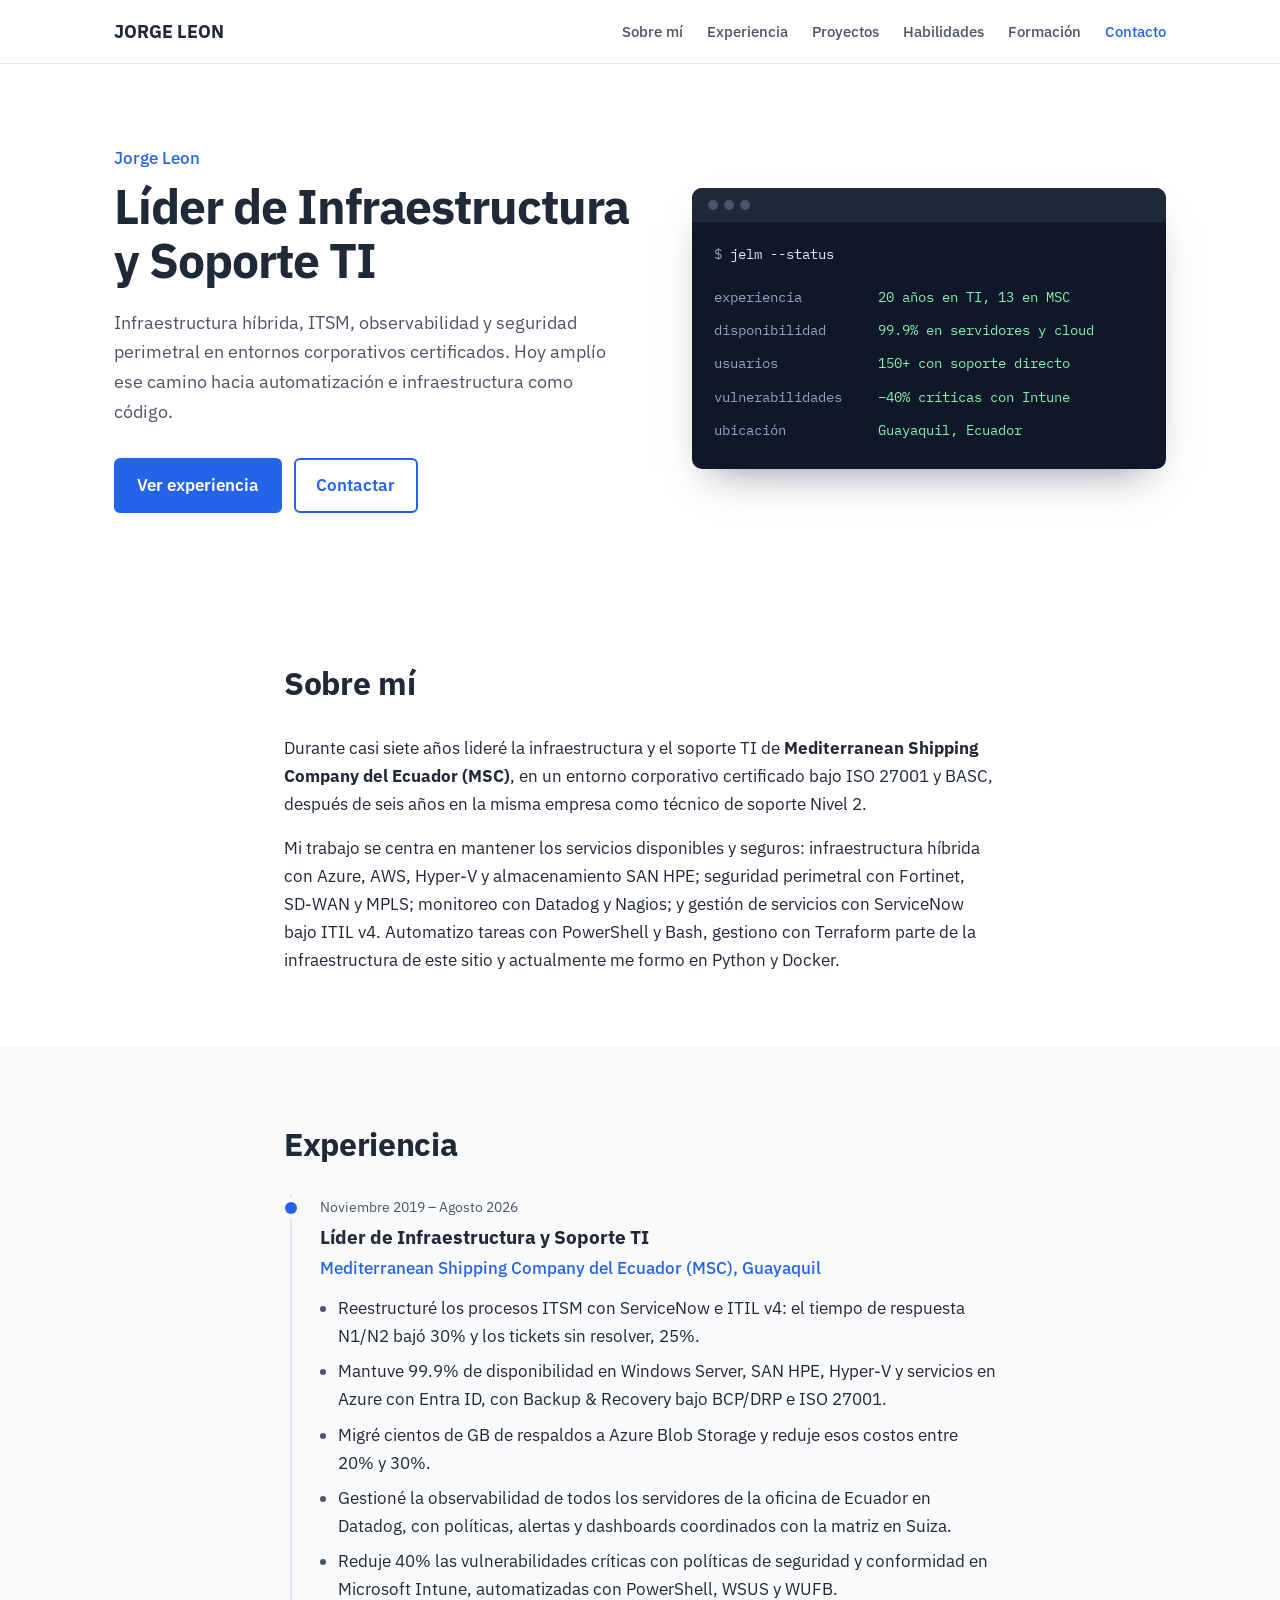
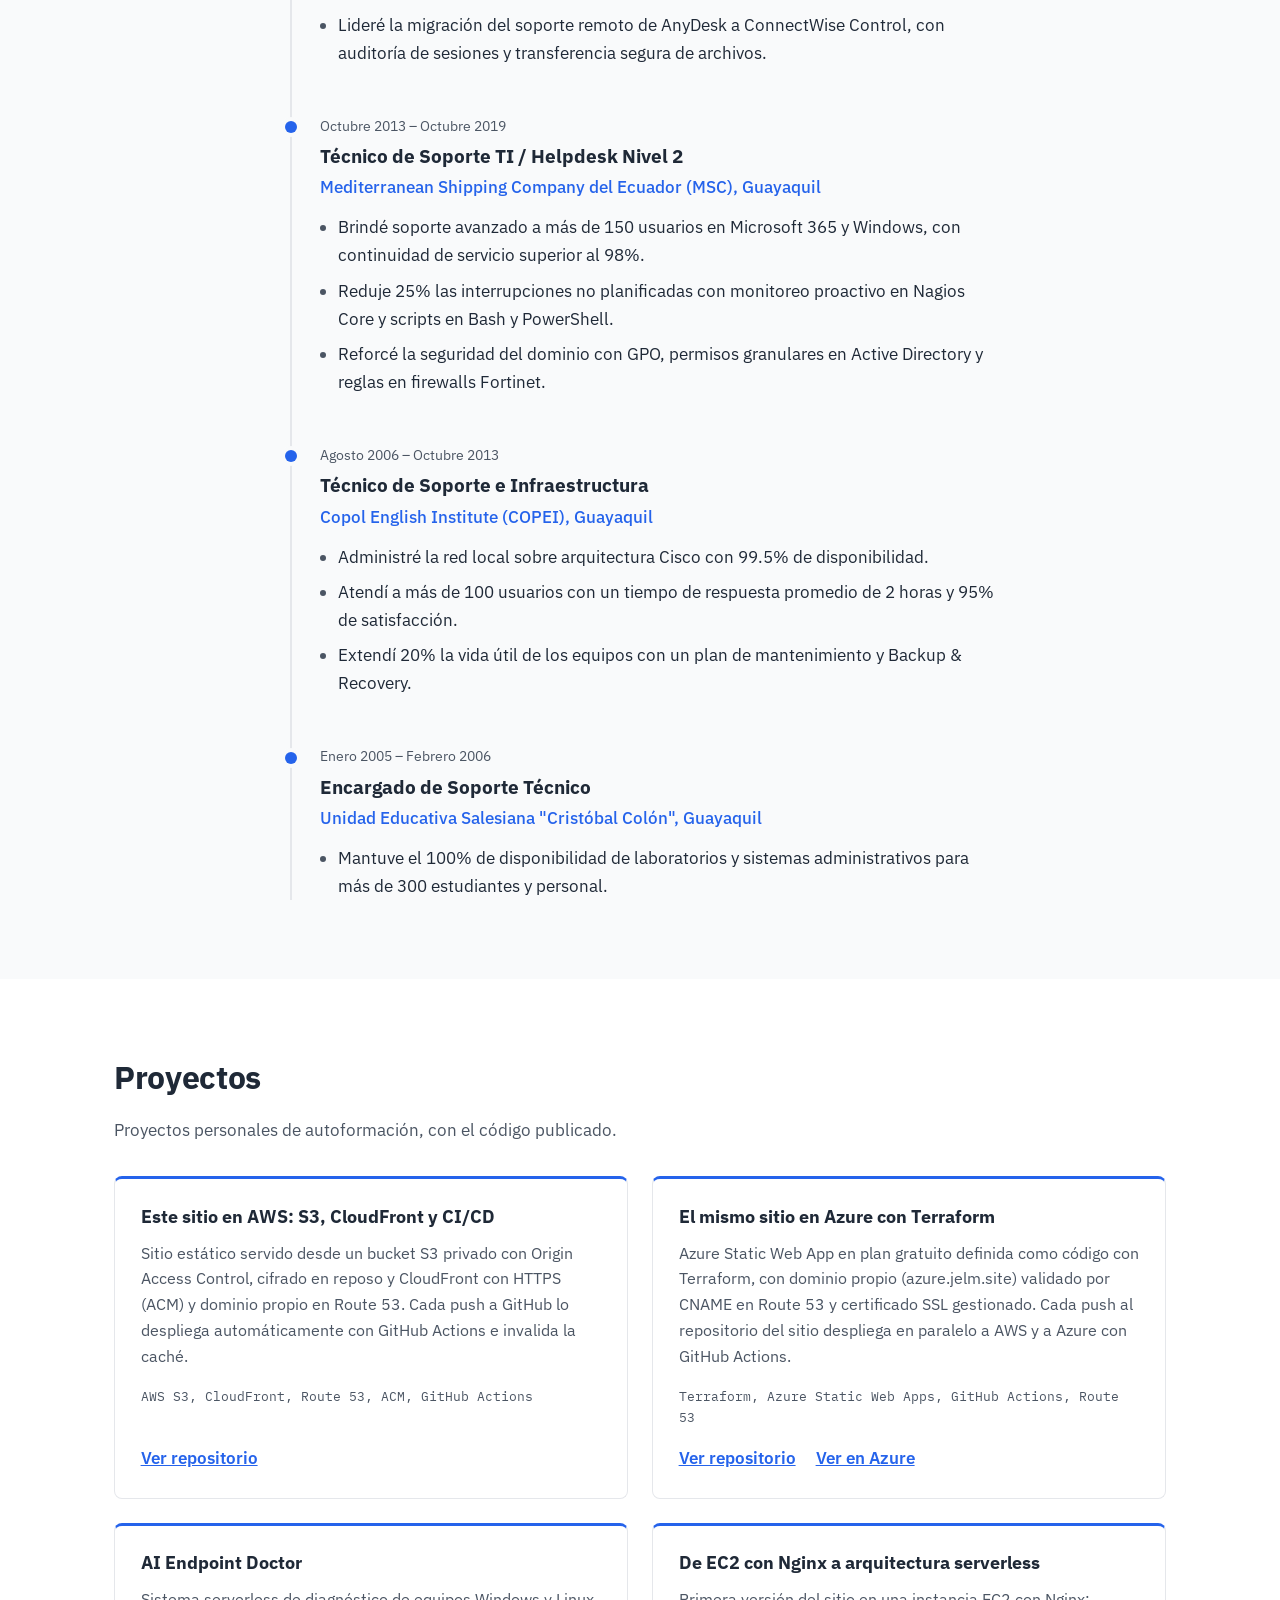
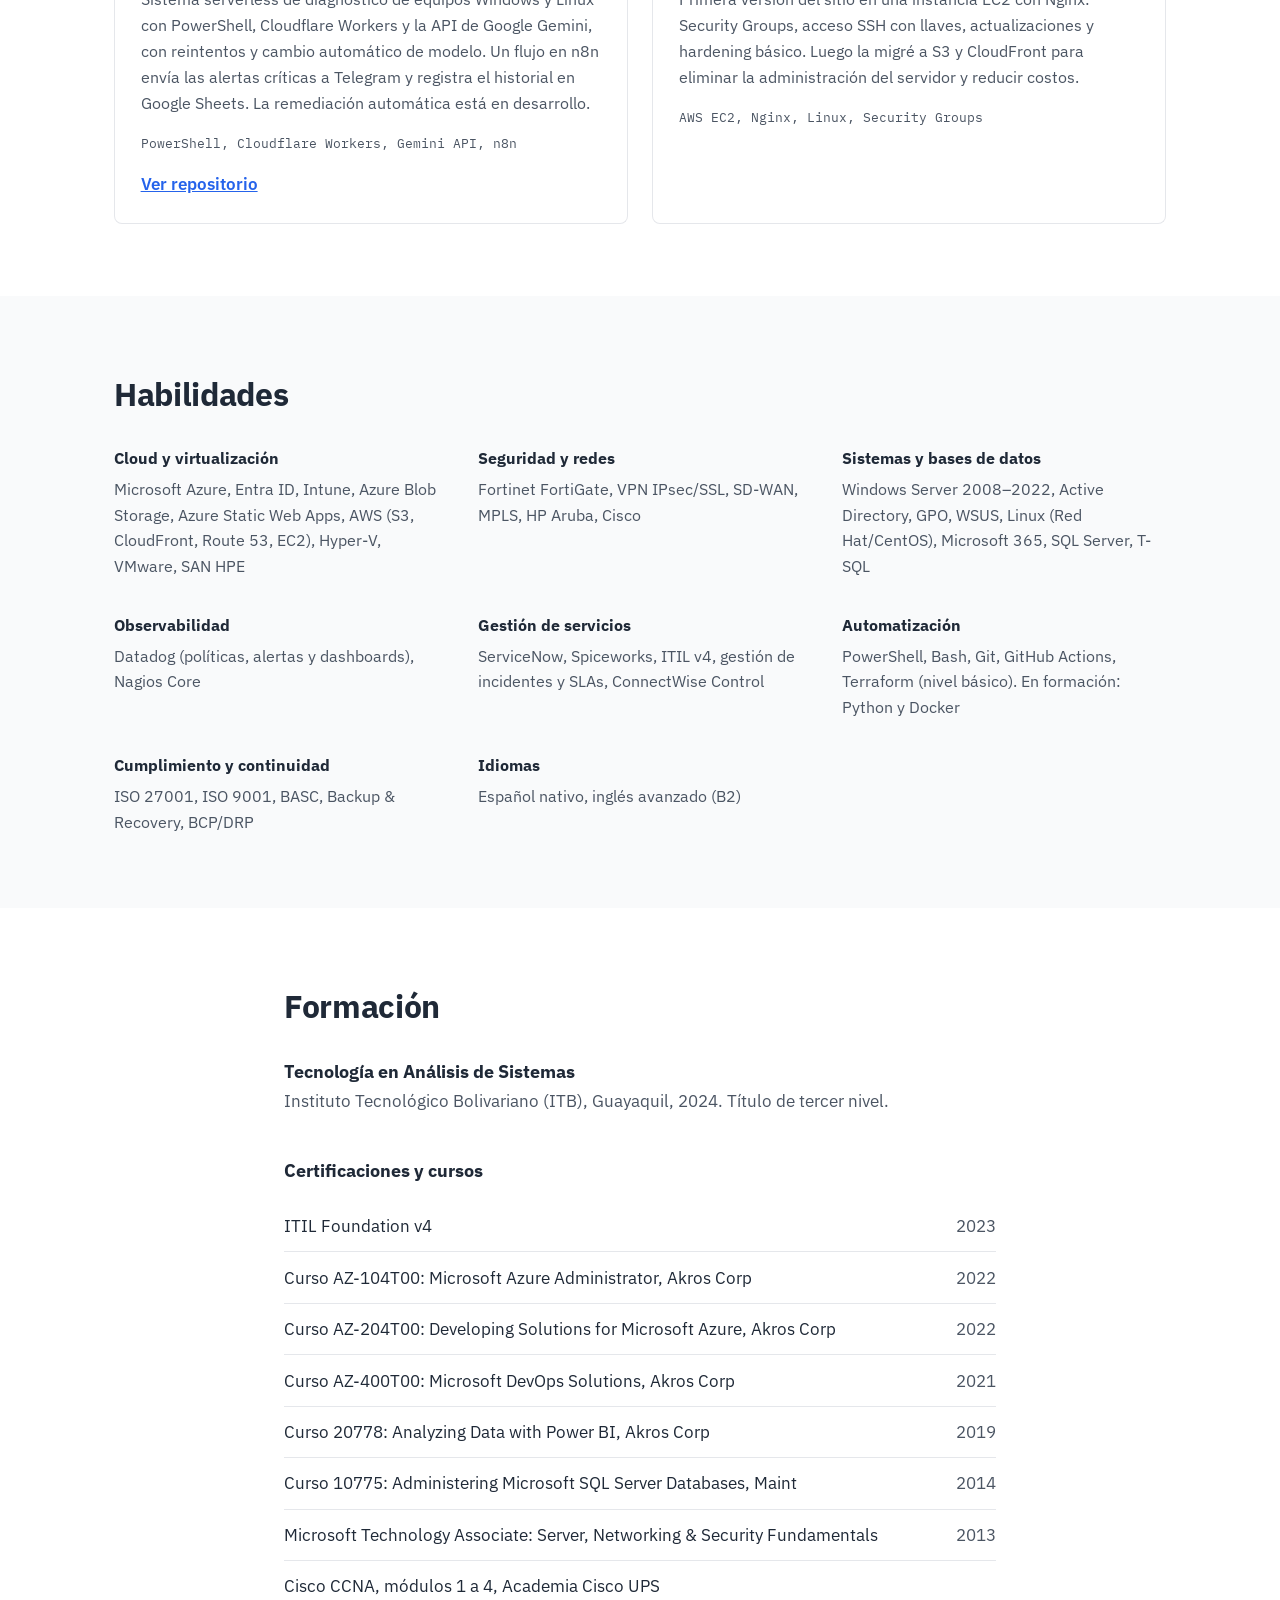
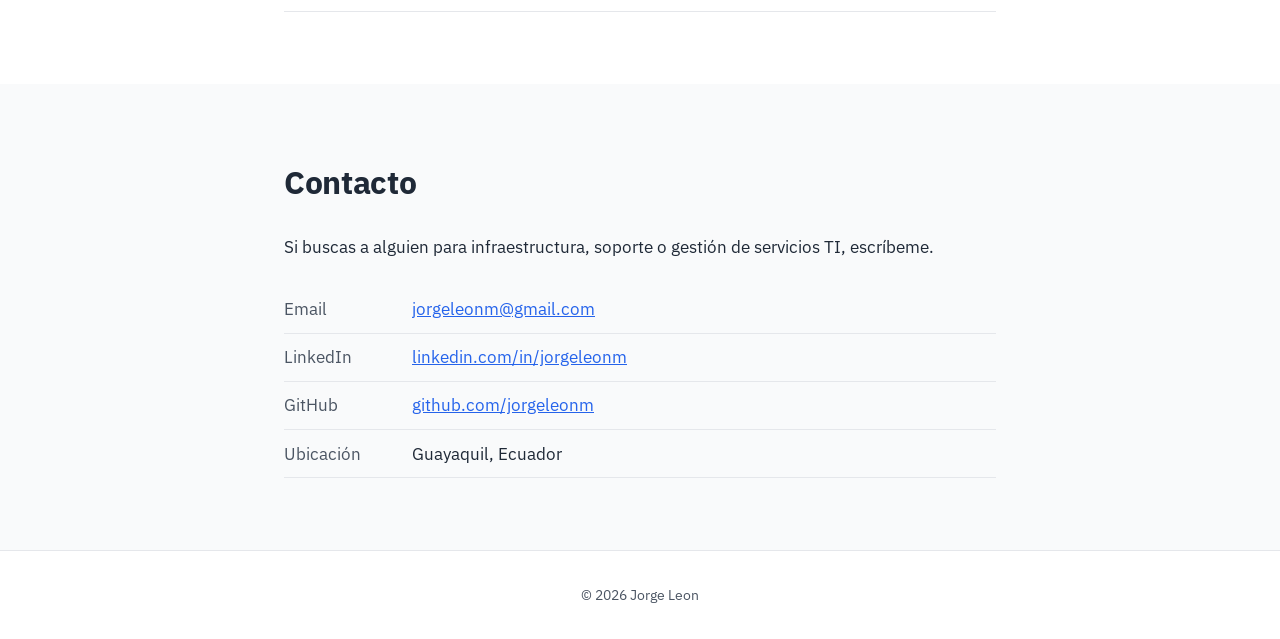
==== commit a5beafe9: "feat: proyecto de Terraform en Azure" ====
--- a/index.html
+++ b/index.html
@@ -39,7 +39,7 @@
         <section id="inicio" class="hero">
             <div class="container hero-grid">
                 <div class="hero-text">
-                    <p class="hero-name">Jorge León</p>
+                    <p class="hero-name">Jorge Leon</p>
                     <h1>Líder de Infraestructura y Soporte TI</h1>
                     <p class="hero-sub">Infraestructura híbrida, ITSM, observabilidad y seguridad perimetral en entornos corporativos certificados. Hoy amplío ese camino hacia automatización e infraestructura como código.</p>
                     <div class="hero-actions">
@@ -69,7 +69,7 @@
             <div class="container narrow">
                 <h2>Sobre mí</h2>
                 <p>Durante casi siete años lideré la infraestructura y el soporte TI de <strong>Mediterranean Shipping Company del Ecuador (MSC)</strong>, en un entorno corporativo certificado bajo ISO 27001 y BASC, después de seis años en la misma empresa como técnico de soporte Nivel 2.</p>
-                <p>Mi trabajo se centra en mantener los servicios disponibles y seguros: infraestructura híbrida con Azure, AWS, Hyper-V y almacenamiento SAN HPE; seguridad perimetral con Fortinet, SD-WAN y MPLS; monitoreo con Datadog y Nagios; y gestión de servicios con ServiceNow bajo ITIL v4. Automatizo tareas con PowerShell y Bash, y actualmente me formo en Python, Docker y Terraform.</p>
+                <p>Mi trabajo se centra en mantener los servicios disponibles y seguros: infraestructura híbrida con Azure, AWS, Hyper-V y almacenamiento SAN HPE; seguridad perimetral con Fortinet, SD-WAN y MPLS; monitoreo con Datadog y Nagios; y gestión de servicios con ServiceNow bajo ITIL v4. Automatizo tareas con PowerShell y Bash, gestiono con Terraform parte de la infraestructura de este sitio y actualmente me formo en Python y Docker.</p>
             </div>
         </section>
 
@@ -130,10 +130,19 @@
                 <p class="section-intro">Proyectos personales de autoformación, con el código publicado.</p>
                 <div class="projects">
                     <article class="project">
-                        <h3>Este sitio: S3, CloudFront y CI/CD</h3>
+                        <h3>Este sitio en AWS: S3, CloudFront y CI/CD</h3>
                         <p>Sitio estático servido desde un bucket S3 privado con Origin Access Control, cifrado en reposo y CloudFront con HTTPS (ACM) y dominio propio en Route 53. Cada push a GitHub lo despliega automáticamente con GitHub Actions e invalida la caché.</p>
                         <p class="tags">AWS S3, CloudFront, Route 53, ACM, GitHub Actions</p>
                         <a href="https://github.com/jorgeleonm/portfolio" target="_blank" rel="noopener noreferrer">Ver repositorio</a>
+                    </article>
+                    <article class="project">
+                        <h3>El mismo sitio en Azure con Terraform</h3>
+                        <p>Azure Static Web App en plan gratuito definida como código con Terraform, con dominio propio (azure.jelm.site) validado por CNAME en Route 53 y certificado SSL gestionado. Cada push al repositorio del sitio despliega en paralelo a AWS y a Azure con GitHub Actions.</p>
+                        <p class="tags">Terraform, Azure Static Web Apps, GitHub Actions, Route 53</p>
+                        <div class="project-links">
+                            <a href="https://github.com/jorgeleonm/azure-static-site-terraform" target="_blank" rel="noopener noreferrer">Ver repositorio</a>
+                            <a href="https://azure.jelm.site" target="_blank" rel="noopener noreferrer">Ver en Azure</a>
+                        </div>
                     </article>
                     <article class="project">
                         <h3>AI Endpoint Doctor</h3>
@@ -157,7 +166,7 @@
                 <div class="skills">
                     <div class="skill-group">
                         <h3>Cloud y virtualización</h3>
-                        <p>Microsoft Azure, Entra ID, Intune, Azure Blob Storage, AWS (S3, EC2, CloudFront), Hyper-V, VMware, SAN HPE</p>
+                        <p>Microsoft Azure, Entra ID, Intune, Azure Blob Storage, Azure Static Web Apps, AWS (S3, CloudFront, Route 53, EC2), Hyper-V, VMware, SAN HPE</p>
                     </div>
                     <div class="skill-group">
                         <h3>Seguridad y redes</h3>
@@ -177,7 +186,7 @@
                     </div>
                     <div class="skill-group">
                         <h3>Automatización</h3>
-                        <p>PowerShell, Bash, Git, GitHub Actions. En formación: Python, Docker y Terraform</p>
+                        <p>PowerShell, Bash, Git, GitHub Actions, Terraform (nivel básico). En formación: Python y Docker</p>
                     </div>
                     <div class="skill-group">
                         <h3>Cumplimiento y continuidad</h3>
--- a/styles.css
+++ b/styles.css
@@ -270,7 +270,7 @@
 /* Proyectos */
 .projects {
     display: grid;
-    grid-template-columns: repeat(auto-fit, minmax(280px, 1fr));
+    grid-template-columns: repeat(auto-fit, minmax(min(100%, 420px), 1fr));
     gap: 1.5rem;
 }
 
@@ -339,3 +339,7 @@
     font-size: 0.9rem;
     border-top: 1px solid var(--border);
 }
+
+/* Proyectos con más de un enlace */
+.project-links { margin-top: auto; padding-top: 1rem; display: flex; flex-wrap: wrap; gap: 1.25rem; }
+.project-links a { margin-top: 0; padding-top: 0; }
